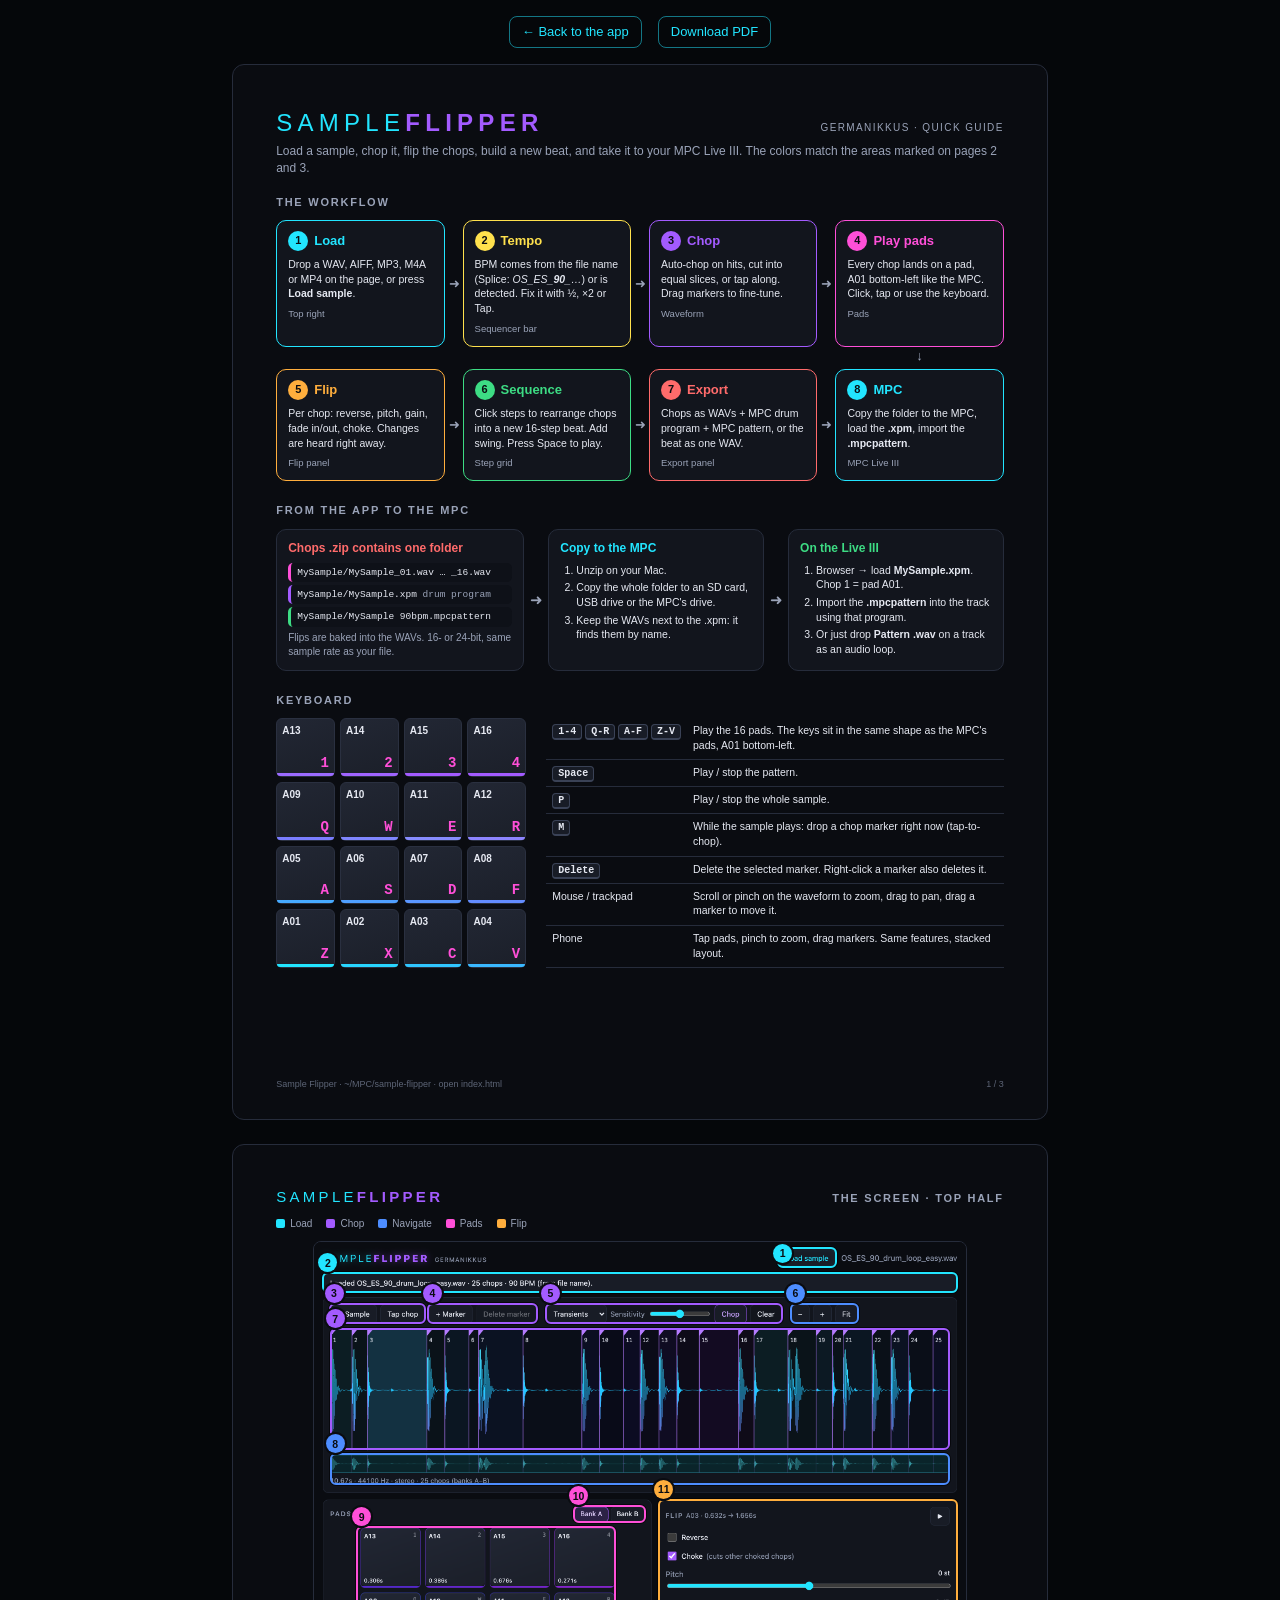
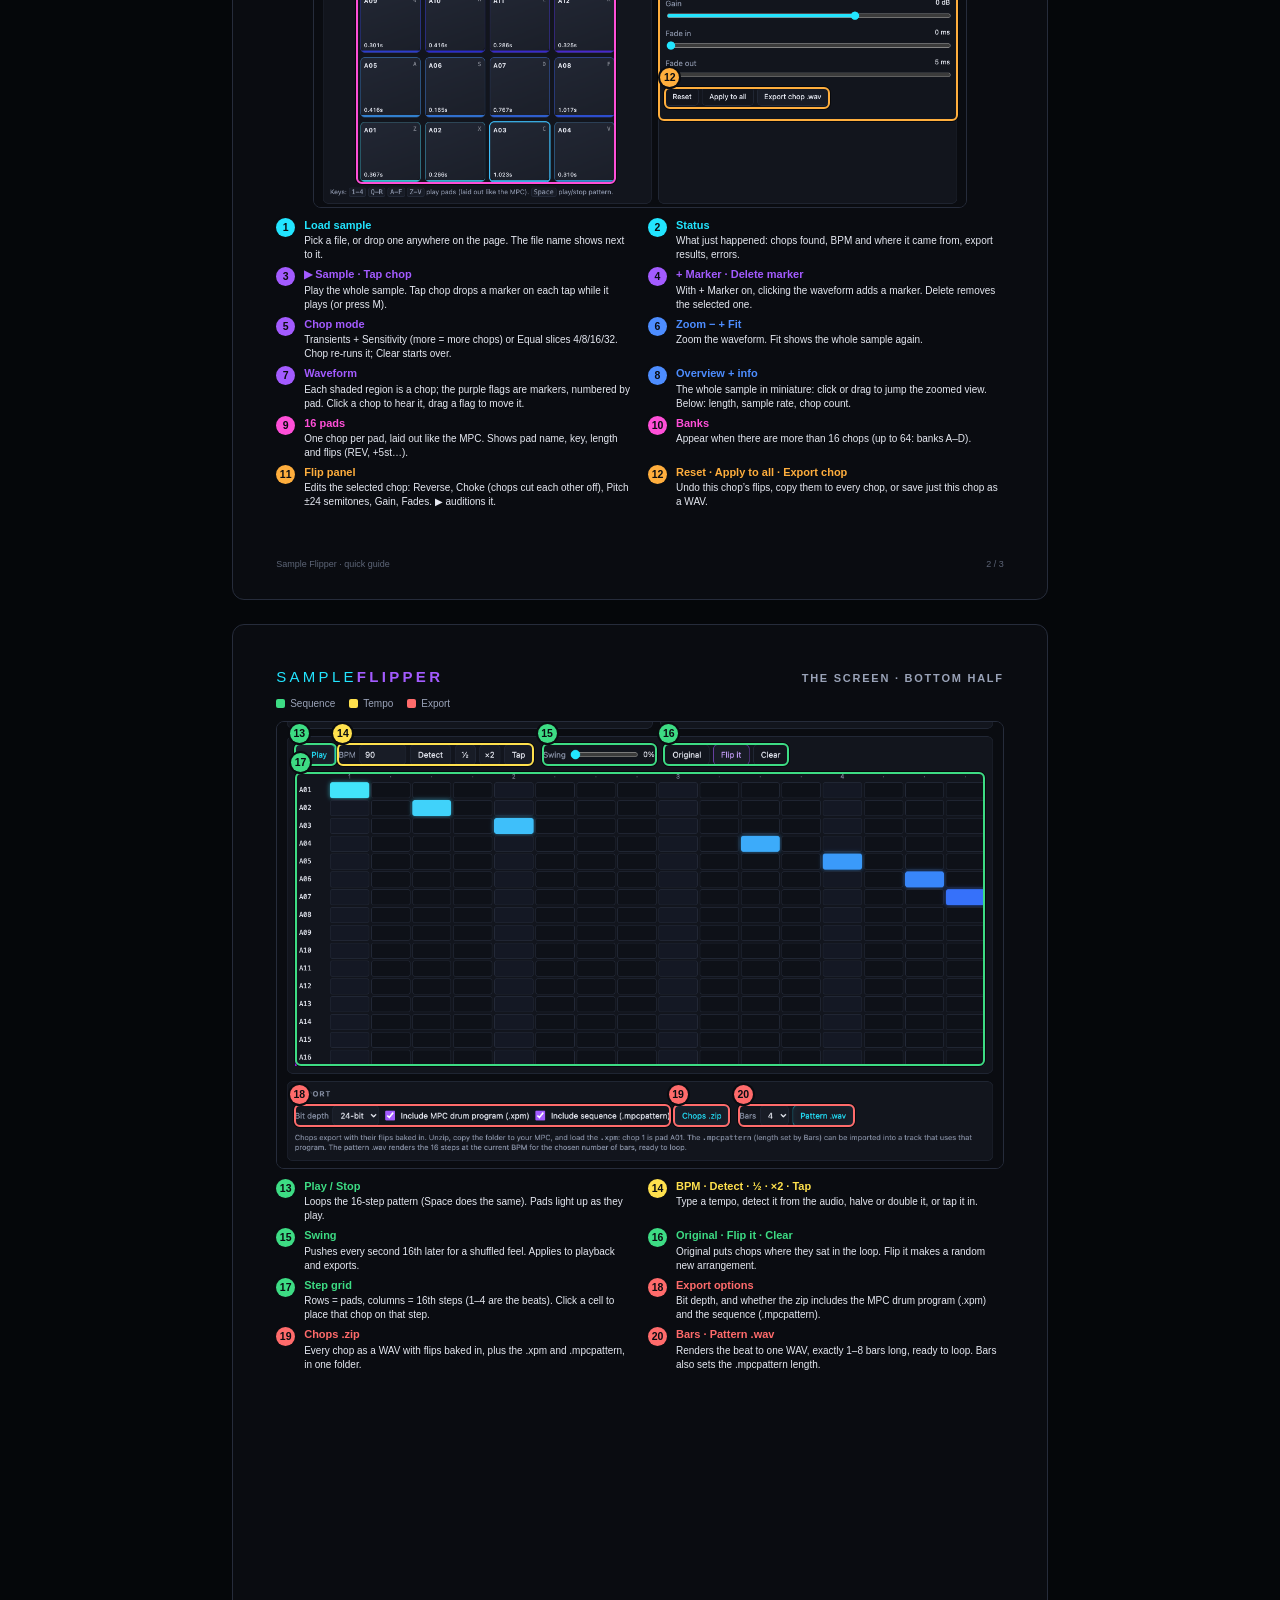
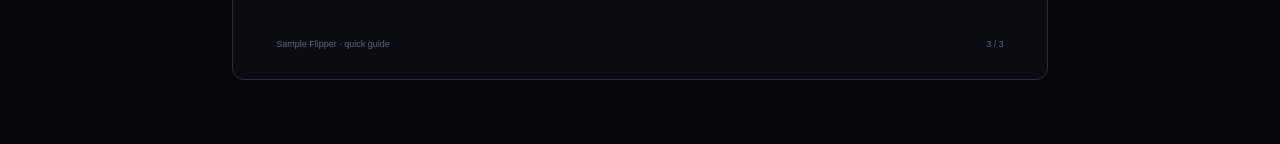
==== docs/guide.html @ d663f56d "Add color-coded guide (HTML + PDF) and a Guide link in the app Co-Authored-By: Claude Opus 5.5 <nore" ====
<!doctype html>
<html lang="en">
<head>
<meta charset="utf-8">
<meta name="viewport" content="width=device-width, initial-scale=1">
<title>Sample Flipper Guide</title>
<style>
  @page { size: 8.5in 11in; margin: 0; }
  :root {
    --bg: #0a0c11; --panel: #12151d; --line: #262c3b; --text: #e6e9f2; --dim: #9aa3b8;
    --load: #22e5ff; --tempo: #ffe14d; --chop: #a35bff; --nav: #4d8dff;
    --pads: #ff4fd8; --flip: #ffae3d; --seq: #3ddc84; --export: #ff6b6b;
  }
  * { box-sizing: border-box; -webkit-print-color-adjust: exact; print-color-adjust: exact; }
  html, body { margin: 0; background: var(--bg); color: var(--text);
    font: 11px/1.4 -apple-system, BlinkMacSystemFont, "SF Pro Text", "Helvetica Neue", sans-serif; }
  .page { width: 8.5in; height: 11in; padding: 0.42in 0.45in; position: relative; overflow: hidden; page-break-after: always; }
  .page:last-child { page-break-after: auto; }
  .screenbar { display: none; }
  @media screen {
    body { padding: 12px 0 40px; background: #05070a; }
    .page { margin: 0 auto 24px; background: var(--bg); border: 1px solid var(--line); border-radius: 12px; }
    .screenbar { display: flex; gap: 16px; justify-content: center; margin: 4px 0 16px; font-size: 13px; }
    .screenbar a { color: var(--load); text-decoration: none; border: 1px solid rgba(34,229,255,0.5); border-radius: 8px; padding: 6px 12px; }
  }

  .title { display: flex; align-items: baseline; justify-content: space-between; margin-bottom: 4px; }
  .logo { font-weight: 300; letter-spacing: 0.22em; font-size: 24px; color: var(--load); }
  .logo b { font-weight: 800; color: var(--chop); }
  .maker { color: var(--dim); font-size: 10px; letter-spacing: 0.14em; text-transform: uppercase; }
  .sub { color: var(--dim); font-size: 12px; margin: 0 0 18px; }
  h2 { font-size: 11px; letter-spacing: 0.16em; text-transform: uppercase; color: var(--dim); margin: 0 0 10px; font-weight: 700; }
  .pagehead { display: flex; justify-content: space-between; align-items: baseline; margin-bottom: 10px; }
  .pagehead .logo { font-size: 15px; }

  /* Flow */
  .flow { display: grid; grid-template-columns: repeat(4, 1fr); gap: 22px 18px; margin-bottom: 22px; }
  .step { position: relative; background: var(--panel); border: 1.5px solid var(--c); border-radius: 10px; padding: 10px 11px 11px;
  }
  .step .n { display: inline-flex; width: 20px; height: 20px; border-radius: 50%; background: var(--c); color: #0a0c11;
    font-weight: 800; font-size: 11px; align-items: center; justify-content: center; margin-right: 6px; }
  .step h3 { margin: 0 0 6px; font-size: 13px; color: var(--c); display: flex; align-items: center; }
  .step p { margin: 0; color: var(--text); font-size: 10.5px; }
  .step .where { margin-top: 6px; color: var(--dim); font-size: 9.5px; }
  .step:not(.last)::after { content: "➜"; position: absolute; right: -16px; top: 50%; transform: translateY(-50%); color: var(--dim); font-size: 13px; }
  .step.rowend::after { content: "↓"; right: 50%; top: auto; bottom: -19px; transform: translateX(50%); }

  /* MPC path */
  .path { display: grid; grid-template-columns: 1.15fr 24px 1fr 24px 1fr; align-items: stretch; margin-bottom: 22px; }
  .box { background: var(--panel); border: 1px solid var(--line); border-radius: 10px; padding: 10px 11px; }
  .box h4 { margin: 0 0 6px; font-size: 12px; }
  .arrow { display: flex; align-items: center; justify-content: center; color: var(--dim); font-size: 15px; }
  .file { font-family: ui-monospace, Menlo, monospace; font-size: 9.5px; padding: 3px 6px; border-radius: 5px; margin: 3px 0;
    border-left: 3px solid var(--c); background: #0e1118; }
  .box p { margin: 4px 0 0; font-size: 10px; color: var(--dim); }
  .box ol { margin: 0; padding-left: 16px; font-size: 10.5px; }
  .box ol li { margin-bottom: 3px; }

  /* Keyboard */
  .keys { display: grid; grid-template-columns: 250px 1fr; gap: 20px; }
  .padgrid { display: grid; grid-template-columns: repeat(4, 1fr); gap: 5px; }
  .pad { aspect-ratio: 1; border-radius: 6px; border: 1px solid #2a3040; background: linear-gradient(160deg, #222734, #1b1f29);
    padding: 5px; display: flex; flex-direction: column; justify-content: space-between; position: relative; }
  .pad b { font-size: 10px; }
  .pad kbd { align-self: flex-end; font: 700 14px ui-monospace, Menlo, monospace; color: var(--pads); }
  .pad::after { content: ""; position: absolute; left: 0; right: 0; bottom: 0; height: 3px; border-radius: 0 0 6px 6px; background: var(--pc); }
  table.k { border-collapse: collapse; width: 100%; font-size: 10.5px; }
  table.k td { padding: 5px 6px; border-bottom: 1px solid var(--line); vertical-align: top; }
  table.k td:first-child { white-space: nowrap; width: 1%; }
  kbd.k { font: 600 10px ui-monospace, Menlo, monospace; border: 1px solid #3a4256; border-bottom-width: 2px; border-radius: 4px; padding: 1px 5px; background: #181c26; }

  /* Annotated screenshots */
  .shot { position: relative; width: 100%; border-radius: 8px; overflow: hidden; border: 1px solid var(--line); }
  .shot img { display: block; width: 100%; }
  .shot .crop { position: relative; overflow: hidden; }
  .shot .crop img { position: absolute; left: 0; }
  .hl { position: absolute; border: 2px solid var(--c); border-radius: 6px; box-shadow: 0 0 0 1px rgba(0,0,0,0.6); }
  .badge { position: absolute; width: 19px; height: 19px; border-radius: 50%; background: var(--c); color: #0a0c11; font-weight: 800; font-size: 10.5px;
    display: flex; align-items: center; justify-content: center; box-shadow: 0 0 0 2px #0a0c11; z-index: 2; }

  .legend { display: grid; grid-template-columns: 1fr 1fr; gap: 5px 16px; margin-top: 10px; }
  .item { display: grid; grid-template-columns: 22px 1fr; gap: 6px; align-items: start; }
  .item .badge { position: static; }
  .item h5 { margin: 0; font-size: 11px; color: var(--c); }
  .item p { margin: 1px 0 0; font-size: 10px; color: var(--text); }
  .zones { display: flex; flex-wrap: wrap; gap: 6px 14px; margin: 0 0 10px; font-size: 10px; color: var(--dim); }
  .zones span::before { content: ""; display: inline-block; width: 9px; height: 9px; border-radius: 2px; background: var(--c); margin-right: 5px; vertical-align: -1px; }
  .foot { position: absolute; bottom: 0.3in; left: 0.45in; right: 0.45in; display: flex; justify-content: space-between; color: #5d6577; font-size: 9px; }
</style>
</head>
<body>
<nav class="screenbar">
  <a href="../index.html">← Back to the app</a>
  <a href="Sample%20Flipper%20Guide.pdf" download>Download PDF</a>
</nav>

<!-- PAGE 1: workflow -->
<section class="page">
  <div class="title">
    <span class="logo">SAMPLE<b>FLIPPER</b></span>
    <span class="maker">Germanikkus · Quick guide</span>
  </div>
  <p class="sub">Load a sample, chop it, flip the chops, build a new beat, and take it to your MPC Live III. The colors match the areas marked on pages 2 and 3.</p>

  <h2>The workflow</h2>
  <div class="flow">
    <div class="step" style="--c: var(--load)"><h3><span class="n">1</span>Load</h3>
      <p>Drop a WAV, AIFF, MP3, M4A or MP4 on the page, or press <b>Load sample</b>.</p>
      <div class="where">Top right</div></div>
    <div class="step" style="--c: var(--tempo)"><h3><span class="n">2</span>Tempo</h3>
      <p>BPM comes from the file name (Splice: <i>OS_ES_<b>90</b>_…</i>) or is detected. Fix it with ½, ×2 or Tap.</p>
      <div class="where">Sequencer bar</div></div>
    <div class="step" style="--c: var(--chop)"><h3><span class="n">3</span>Chop</h3>
      <p>Auto-chop on hits, cut into equal slices, or tap along. Drag markers to fine-tune.</p>
      <div class="where">Waveform</div></div>
    <div class="step rowend" style="--c: var(--pads)"><h3><span class="n">4</span>Play pads</h3>
      <p>Every chop lands on a pad, A01 bottom-left like the MPC. Click, tap or use the keyboard.</p>
      <div class="where">Pads</div></div>
    <div class="step" style="--c: var(--flip)"><h3><span class="n">5</span>Flip</h3>
      <p>Per chop: reverse, pitch, gain, fade in/out, choke. Changes are heard right away.</p>
      <div class="where">Flip panel</div></div>
    <div class="step" style="--c: var(--seq)"><h3><span class="n">6</span>Sequence</h3>
      <p>Click steps to rearrange chops into a new 16-step beat. Add swing. Press Space to play.</p>
      <div class="where">Step grid</div></div>
    <div class="step" style="--c: var(--export)"><h3><span class="n">7</span>Export</h3>
      <p>Chops as WAVs + MPC drum program + MPC pattern, or the beat as one WAV.</p>
      <div class="where">Export panel</div></div>
    <div class="step last" style="--c: var(--load)"><h3><span class="n">8</span>MPC</h3>
      <p>Copy the folder to the MPC, load the <b>.xpm</b>, import the <b>.mpcpattern</b>.</p>
      <div class="where">MPC Live III</div></div>
  </div>

  <h2>From the app to the MPC</h2>
  <div class="path">
    <div class="box">
      <h4 style="color: var(--export)">Chops .zip contains one folder</h4>
      <div class="file" style="--c: var(--pads)">MySample/MySample_01.wav … _16.wav</div>
      <div class="file" style="--c: var(--chop)">MySample/MySample.xpm <span style="color:var(--dim)">drum program</span></div>
      <div class="file" style="--c: var(--seq)">MySample/MySample 90bpm.mpcpattern</div>
      <p>Flips are baked into the WAVs. 16- or 24-bit, same sample rate as your file.</p>
    </div>
    <div class="arrow">➜</div>
    <div class="box">
      <h4 style="color: var(--load)">Copy to the MPC</h4>
      <ol>
        <li>Unzip on your Mac.</li>
        <li>Copy the whole folder to an SD card, USB drive or the MPC's drive.</li>
        <li>Keep the WAVs next to the .xpm: it finds them by name.</li>
      </ol>
    </div>
    <div class="arrow">➜</div>
    <div class="box">
      <h4 style="color: var(--seq)">On the Live III</h4>
      <ol>
        <li>Browser → load <b>MySample.xpm</b>. Chop 1 = pad A01.</li>
        <li>Import the <b>.mpcpattern</b> into the track using that program.</li>
        <li>Or just drop <b>Pattern .wav</b> on a track as an audio loop.</li>
      </ol>
    </div>
  </div>

  <h2>Keyboard</h2>
  <div class="keys">
    <div class="padgrid">
      <div class="pad" style="--pc:#9b6bff"><b>A13</b><kbd>1</kbd></div><div class="pad" style="--pc:#a064ff"><b>A14</b><kbd>2</kbd></div><div class="pad" style="--pc:#a35bff"><b>A15</b><kbd>3</kbd></div><div class="pad" style="--pc:#a35bff"><b>A16</b><kbd>4</kbd></div>
      <div class="pad" style="--pc:#7a7dff"><b>A09</b><kbd>Q</kbd></div><div class="pad" style="--pc:#7f86ff"><b>A10</b><kbd>W</kbd></div><div class="pad" style="--pc:#878cff"><b>A11</b><kbd>E</kbd></div><div class="pad" style="--pc:#8d84ff"><b>A12</b><kbd>R</kbd></div>
      <div class="pad" style="--pc:#46aaff"><b>A05</b><kbd>A</kbd></div><div class="pad" style="--pc:#4f9fff"><b>A06</b><kbd>S</kbd></div><div class="pad" style="--pc:#5a96ff"><b>A07</b><kbd>D</kbd></div><div class="pad" style="--pc:#638cff"><b>A08</b><kbd>F</kbd></div>
      <div class="pad" style="--pc:#22e5ff"><b>A01</b><kbd>Z</kbd></div><div class="pad" style="--pc:#28d5ff"><b>A02</b><kbd>X</kbd></div><div class="pad" style="--pc:#30c6ff"><b>A03</b><kbd>C</kbd></div><div class="pad" style="--pc:#3ab8ff"><b>A04</b><kbd>V</kbd></div>
    </div>
    <table class="k">
      <tr><td><kbd class="k">1-4</kbd> <kbd class="k">Q-R</kbd> <kbd class="k">A-F</kbd> <kbd class="k">Z-V</kbd></td><td>Play the 16 pads. The keys sit in the same shape as the MPC's pads, A01 bottom-left.</td></tr>
      <tr><td><kbd class="k">Space</kbd></td><td>Play / stop the pattern.</td></tr>
      <tr><td><kbd class="k">P</kbd></td><td>Play / stop the whole sample.</td></tr>
      <tr><td><kbd class="k">M</kbd></td><td>While the sample plays: drop a chop marker right now (tap-to-chop).</td></tr>
      <tr><td><kbd class="k">Delete</kbd></td><td>Delete the selected marker. Right-click a marker also deletes it.</td></tr>
      <tr><td>Mouse / trackpad</td><td>Scroll or pinch on the waveform to zoom, drag to pan, drag a marker to move it.</td></tr>
      <tr><td>Phone</td><td>Tap pads, pinch to zoom, drag markers. Same features, stacked layout.</td></tr>
    </table>
  </div>
  <div class="foot"><span>Sample Flipper · ~/MPC/sample-flipper · open index.html</span><span>1 / 3</span></div>
</section>

<!-- PAGE 2: top of the screen -->
<section class="page">
  <div class="pagehead"><span class="logo">SAMPLE<b>FLIPPER</b></span><h2 style="margin:0">The screen · top half</h2></div>
  <div class="zones">
    <span style="--c:var(--load)">Load</span><span style="--c:var(--chop)">Chop</span><span style="--c:var(--nav)">Navigate</span>
    <span style="--c:var(--pads)">Pads</span><span style="--c:var(--flip)">Flip</span>
  </div>
  <div class="shot" style="width: 90%; margin: 0 auto"><div class="crop" id="crop1"></div></div>
  <div class="legend" id="legend1"></div>
  <div class="foot"><span>Sample Flipper · quick guide</span><span>2 / 3</span></div>
</section>

<!-- PAGE 3: bottom of the screen -->
<section class="page">
  <div class="pagehead"><span class="logo">SAMPLE<b>FLIPPER</b></span><h2 style="margin:0">The screen · bottom half</h2></div>
  <div class="zones">
    <span style="--c:var(--seq)">Sequence</span><span style="--c:var(--tempo)">Tempo</span><span style="--c:var(--export)">Export</span>
  </div>
  <div class="shot"><div class="crop" id="crop2"></div></div>
  <div class="legend" id="legend2"></div>
  <div class="foot"><span>Sample Flipper · quick guide</span><span>3 / 3</span></div>
</section>

<script>
  // Positions in the app's CSS pixels (screenshot is 1180 px wide).
  const SHOT_W = 1180;
  const C = (v) => 'var(--' + v + ')';
  const topHalf = { y0: 0, y1: 1022, el: 'crop1', legend: 'legend1', items: [
    { n: 1, c: 'load', x: 838, y: 10, w: 108, h: 38, t: 'Load sample', d: 'Pick a file, or drop one anywhere on the page. The file name shows next to it.' },
    { n: 2, c: 'load', x: 16, y: 56, w: 1148, h: 37, t: 'Status', d: 'What just happened: chops found, BPM and where it came from, export results, errors.' },
    { n: 3, c: 'chop', x: 27, y: 111, w: 177, h: 38, t: '▶ Sample · Tap chop', d: 'Play the whole sample. Tap chop drops a marker on each tap while it plays (or press M).' },
    { n: 4, c: 'chop', x: 205, y: 111, w: 200, h: 38, t: '+ Marker · Delete marker', d: 'With + Marker on, clicking the waveform adds a marker. Delete removes the selected one.' },
    { n: 5, c: 'chop', x: 418, y: 111, w: 431, h: 38, t: 'Chop mode', d: 'Transients + Sensitivity (more = more chops) or Equal slices 4/8/16/32. Chop re-runs it; Clear starts over.' },
    { n: 6, c: 'nav', x: 861, y: 111, w: 124, h: 38, t: 'Zoom − + Fit', d: 'Zoom the waveform. Fit shows the whole sample again.' },
    { n: 7, c: 'chop', x: 29, y: 157, w: 1122, h: 220, t: 'Waveform', d: 'Each shaded region is a chop; the purple flags are markers, numbered by pad. Click a chop to hear it, drag a flag to move it.' },
    { n: 8, c: 'nav', x: 29, y: 383, w: 1122, h: 58, t: 'Overview + info', d: 'The whole sample in miniature: click or drag to jump the zoomed view. Below: length, sample rate, chop count.' },
    { n: 9, c: 'pads', x: 77, y: 515, w: 470, h: 465, t: '16 pads', d: 'One chop per pad, laid out like the MPC. Shows pad name, key, length and flips (REV, +5st…).' },
    { n: 10, c: 'pads', x: 469, y: 477, w: 131, h: 31, t: 'Banks', d: 'Appear when there are more than 16 chops (up to 64: banks A–D).' },
    { n: 11, c: 'flip', x: 623, y: 466, w: 541, h: 400, t: 'Flip panel', d: 'Edits the selected chop: Reverse, Choke (chops cut each other off), Pitch ±24 semitones, Gain, Fades. ▶ auditions it.' },
    { n: 12, c: 'flip', x: 634, y: 805, w: 300, h: 40, t: 'Reset · Apply to all · Export chop', d: 'Undo this chop’s flips, copy them to every chop, or save just this chop as a WAV.' },
  ]};
  const bottomHalf = { y0: 1004, y1: 1730, el: 'crop2', legend: 'legend2', items: [
    { n: 13, c: 'seq', x: 27, y: 1039, w: 70, h: 38, t: 'Play / Stop', d: 'Loops the 16-step pattern (Space does the same). Pads light up as they play.' },
    { n: 14, c: 'tempo', x: 98, y: 1039, w: 320, h: 38, t: 'BPM · Detect · ½ · ×2 · Tap', d: 'Type a tempo, detect it from the audio, halve or double it, or tap it in.' },
    { n: 15, c: 'seq', x: 430, y: 1039, w: 188, h: 38, t: 'Swing', d: 'Pushes every second 16th later for a shuffled feel. Applies to playback and exports.' },
    { n: 16, c: 'seq', x: 628, y: 1039, w: 205, h: 38, t: 'Original · Flip it · Clear', d: 'Original puts chops where they sat in the loop. Flip it makes a random new arrangement.' },
    { n: 17, c: 'seq', x: 29, y: 1086, w: 1122, h: 478, t: 'Step grid', d: 'Rows = pads, columns = 16th steps (1–4 are the beats). Click a cell to place that chop on that step.' },
    { n: 18, c: 'export', x: 27, y: 1626, w: 614, h: 38, t: 'Export options', d: 'Bit depth, and whether the zip includes the MPC drum program (.xpm) and the sequence (.mpcpattern).' },
    { n: 19, c: 'export', x: 643, y: 1626, w: 94, h: 38, t: 'Chops .zip', d: 'Every chop as a WAV with flips baked in, plus the .xpm and .mpcpattern, in one folder.' },
    { n: 20, c: 'export', x: 749, y: 1626, w: 191, h: 38, t: 'Bars · Pattern .wav', d: 'Renders the beat to one WAV, exactly 1–8 bars long, ready to loop. Bars also sets the .mpcpattern length.' },
  ]};

  function build(spec) {
    const crop = document.getElementById(spec.el);
    const W = crop.getBoundingClientRect().width;
    const k = W / SHOT_W;
    crop.style.height = ((spec.y1 - spec.y0) * k) + 'px';
    const img = document.createElement('img');
    img.src = 'guide-screenshot.png';
    img.style.width = W + 'px';
    img.style.top = (-spec.y0 * k) + 'px';
    crop.appendChild(img);
    const legend = document.getElementById(spec.legend);
    for (const it of spec.items) {
      const hl = document.createElement('div');
      hl.className = 'hl';
      hl.style.cssText = `--c:${C(it.c)};left:${it.x * k}px;top:${(it.y - spec.y0) * k}px;width:${it.w * k}px;height:${it.h * k}px`;
      crop.appendChild(hl);
      const b = document.createElement('div');
      b.className = 'badge';
      b.textContent = it.n;
      const bx = Math.max(2, it.x * k - 4), by = Math.max(2, (it.y - spec.y0) * k - 19);
      b.style.cssText = `--c:${C(it.c)};left:${bx}px;top:${by}px`;
      crop.appendChild(b);
      const li = document.createElement('div');
      li.className = 'item';
      li.style.setProperty('--c', C(it.c));
      li.innerHTML = `<div class="badge" style="--c:${C(it.c)}">${it.n}</div><div><h5>${it.t}</h5><p>${it.d}</p></div>`;
      legend.appendChild(li);
    }
  }
  build(topHalf);
  build(bottomHalf);

  // Shrink the letter-size pages to fit a phone screen (screen only).
  function fit() {
    // clientWidth is the layout width; innerWidth grows to fit wide content on phones.
    const k = Math.min(1, (document.documentElement.clientWidth - 16) / 816);
    document.querySelectorAll('.page').forEach(function (p) { p.style.zoom = k < 1 ? k : ''; });
  }
  if (window.matchMedia('screen').matches) {
    fit();
    window.addEventListener('resize', fit);
  }
  window.addEventListener('beforeprint', function () {
    document.querySelectorAll('.page').forEach(function (p) { p.style.zoom = ''; });
  });
</script>
</body>
</html>
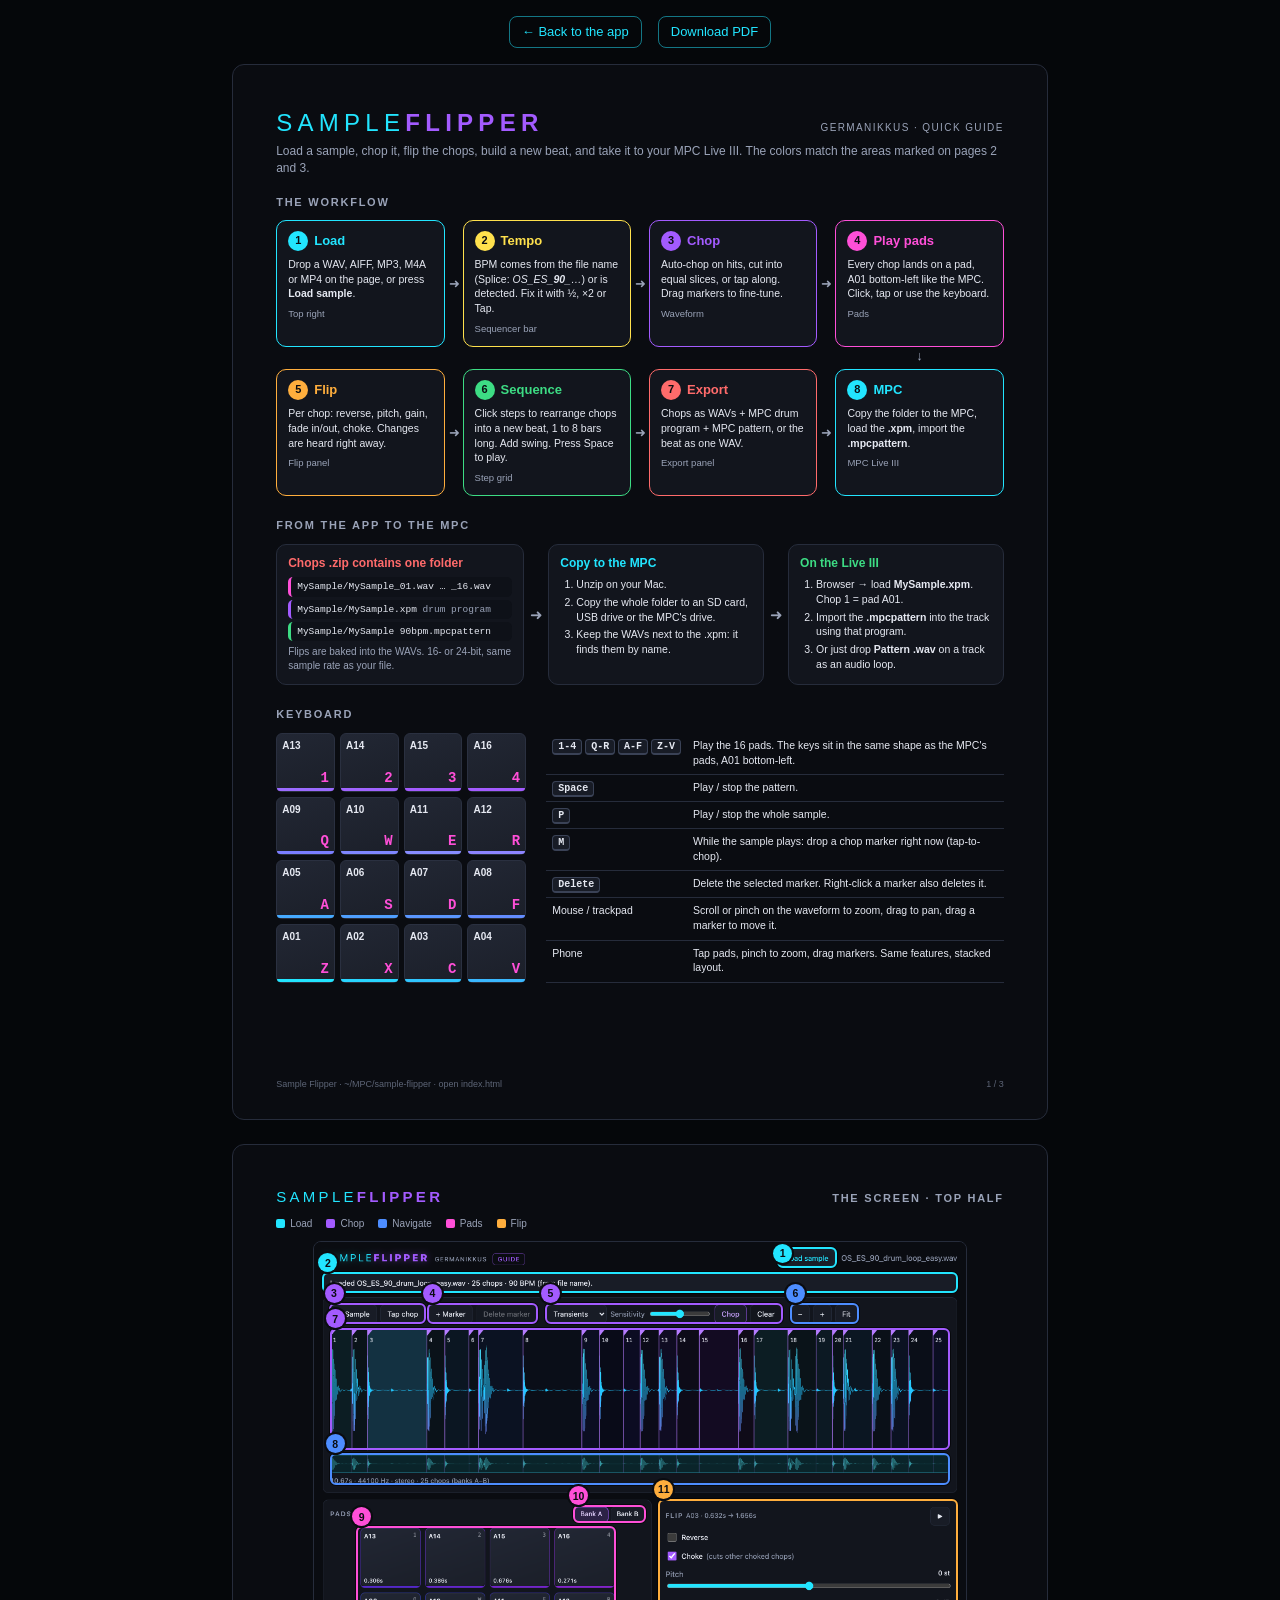
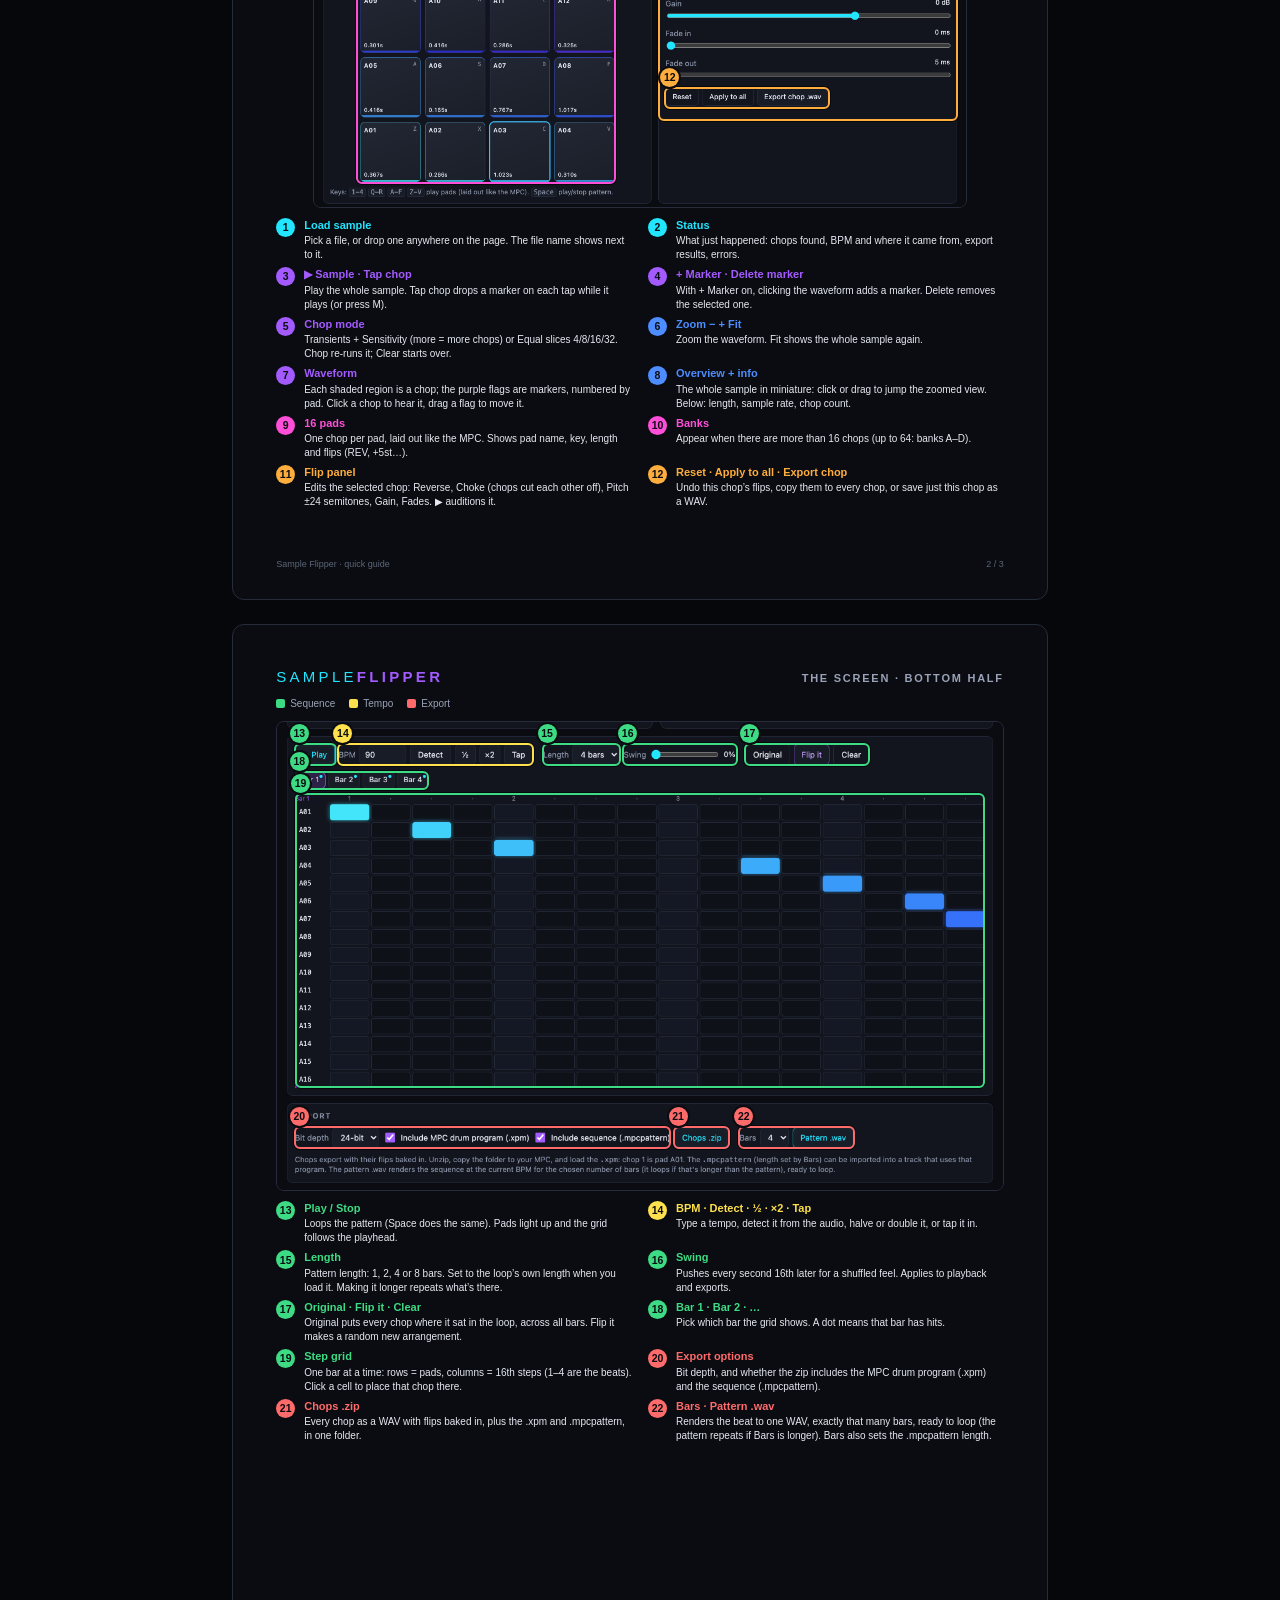
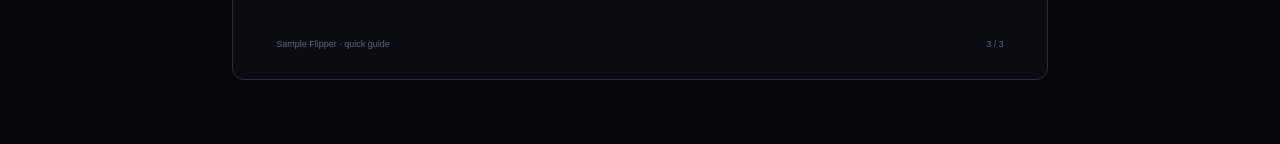
==== commit 44a50cbd: "Let patterns run 1-8 bars so the whole loop can be sequenced The sequencer was one bar long, so chop" ====
--- a/docs/guide.html
+++ b/docs/guide.html
@@ -120,7 +120,7 @@
       <p>Per chop: reverse, pitch, gain, fade in/out, choke. Changes are heard right away.</p>
       <div class="where">Flip panel</div></div>
     <div class="step" style="--c: var(--seq)"><h3><span class="n">6</span>Sequence</h3>
-      <p>Click steps to rearrange chops into a new 16-step beat. Add swing. Press Space to play.</p>
+      <p>Click steps to rearrange chops into a new beat, 1 to 8 bars long. Add swing. Press Space to play.</p>
       <div class="where">Step grid</div></div>
     <div class="step" style="--c: var(--export)"><h3><span class="n">7</span>Export</h3>
       <p>Chops as WAVs + MPC drum program + MPC pattern, or the beat as one WAV.</p>
@@ -221,15 +221,17 @@
     { n: 11, c: 'flip', x: 623, y: 466, w: 541, h: 400, t: 'Flip panel', d: 'Edits the selected chop: Reverse, Choke (chops cut each other off), Pitch ±24 semitones, Gain, Fades. ▶ auditions it.' },
     { n: 12, c: 'flip', x: 634, y: 805, w: 300, h: 40, t: 'Reset · Apply to all · Export chop', d: 'Undo this chop’s flips, copy them to every chop, or save just this chop as a WAV.' },
   ]};
-  const bottomHalf = { y0: 1004, y1: 1730, el: 'crop2', legend: 'legend2', items: [
-    { n: 13, c: 'seq', x: 27, y: 1039, w: 70, h: 38, t: 'Play / Stop', d: 'Loops the 16-step pattern (Space does the same). Pads light up as they play.' },
+  const bottomHalf = { y0: 1004, y1: 1766, el: 'crop2', legend: 'legend2', items: [
+    { n: 13, c: 'seq', x: 27, y: 1039, w: 70, h: 38, t: 'Play / Stop', d: 'Loops the pattern (Space does the same). Pads light up and the grid follows the playhead.' },
     { n: 14, c: 'tempo', x: 98, y: 1039, w: 320, h: 38, t: 'BPM · Detect · ½ · ×2 · Tap', d: 'Type a tempo, detect it from the audio, halve or double it, or tap it in.' },
-    { n: 15, c: 'seq', x: 430, y: 1039, w: 188, h: 38, t: 'Swing', d: 'Pushes every second 16th later for a shuffled feel. Applies to playback and exports.' },
-    { n: 16, c: 'seq', x: 628, y: 1039, w: 205, h: 38, t: 'Original · Flip it · Clear', d: 'Original puts chops where they sat in the loop. Flip it makes a random new arrangement.' },
-    { n: 17, c: 'seq', x: 29, y: 1086, w: 1122, h: 478, t: 'Step grid', d: 'Rows = pads, columns = 16th steps (1–4 are the beats). Click a cell to place that chop on that step.' },
-    { n: 18, c: 'export', x: 27, y: 1626, w: 614, h: 38, t: 'Export options', d: 'Bit depth, and whether the zip includes the MPC drum program (.xpm) and the sequence (.mpcpattern).' },
-    { n: 19, c: 'export', x: 643, y: 1626, w: 94, h: 38, t: 'Chops .zip', d: 'Every chop as a WAV with flips baked in, plus the .xpm and .mpcpattern, in one folder.' },
-    { n: 20, c: 'export', x: 749, y: 1626, w: 191, h: 38, t: 'Bars · Pattern .wav', d: 'Renders the beat to one WAV, exactly 1–8 bars long, ready to loop. Bars also sets the .mpcpattern length.' },
+    { n: 15, c: 'seq', x: 430, y: 1039, w: 129, h: 38, t: 'Length', d: 'Pattern length: 1, 2, 4 or 8 bars. Set to the loop’s own length when you load it. Making it longer repeats what’s there.' },
+    { n: 16, c: 'seq', x: 561, y: 1039, w: 188, h: 38, t: 'Swing', d: 'Pushes every second 16th later for a shuffled feel. Applies to playback and exports.' },
+    { n: 17, c: 'seq', x: 759, y: 1039, w: 205, h: 38, t: 'Original · Flip it · Clear', d: 'Original puts every chop where it sat in the loop, across all bars. Flip it makes a random new arrangement.' },
+    { n: 18, c: 'seq', x: 27, y: 1084, w: 220, h: 32, t: 'Bar 1 · Bar 2 · …', d: 'Pick which bar the grid shows. A dot means that bar has hits.' },
+    { n: 19, c: 'seq', x: 29, y: 1120, w: 1122, h: 480, t: 'Step grid', d: 'One bar at a time: rows = pads, columns = 16th steps (1–4 are the beats). Click a cell to place that chop there.' },
+    { n: 20, c: 'export', x: 27, y: 1662, w: 614, h: 38, t: 'Export options', d: 'Bit depth, and whether the zip includes the MPC drum program (.xpm) and the sequence (.mpcpattern).' },
+    { n: 21, c: 'export', x: 643, y: 1662, w: 94, h: 38, t: 'Chops .zip', d: 'Every chop as a WAV with flips baked in, plus the .xpm and .mpcpattern, in one folder.' },
+    { n: 22, c: 'export', x: 750, y: 1662, w: 190, h: 38, t: 'Bars · Pattern .wav', d: 'Renders the beat to one WAV, exactly that many bars, ready to loop (the pattern repeats if Bars is longer). Bars also sets the .mpcpattern length.' },
   ]};
 
   function build(spec) {
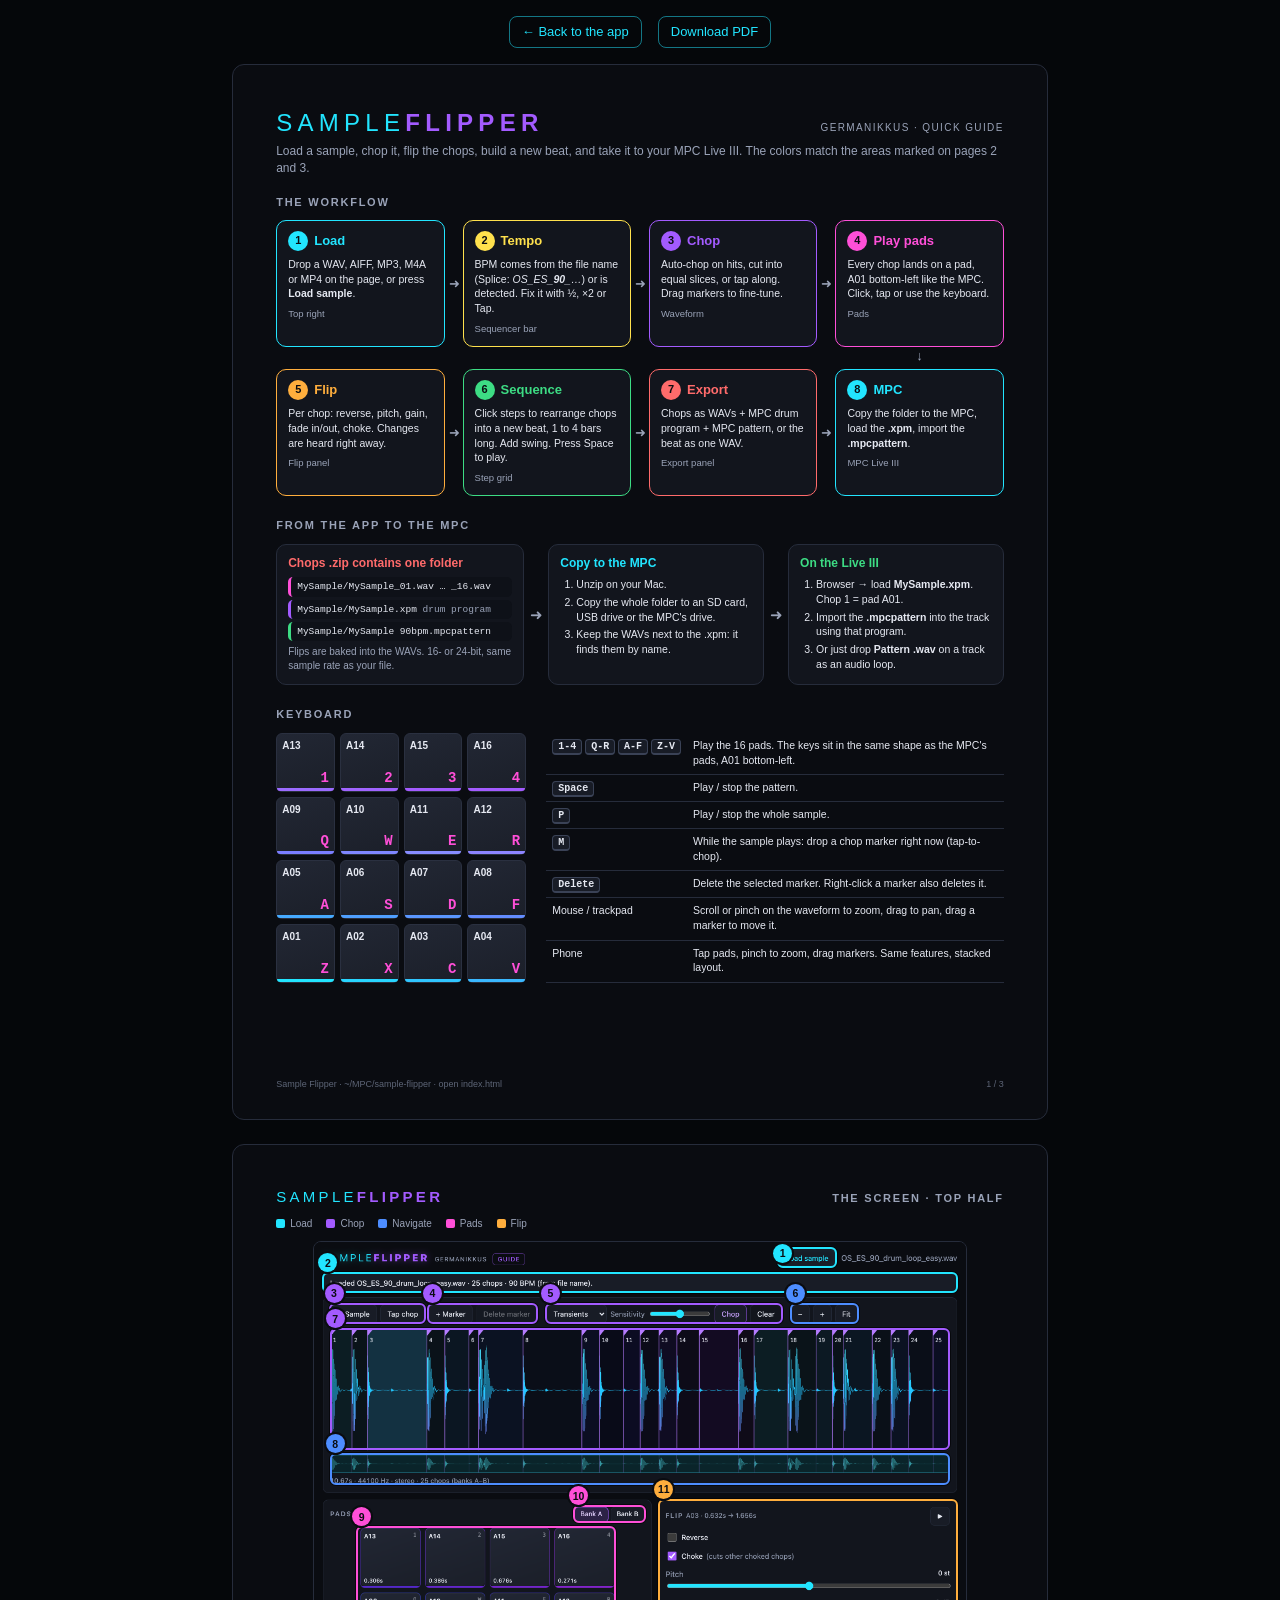
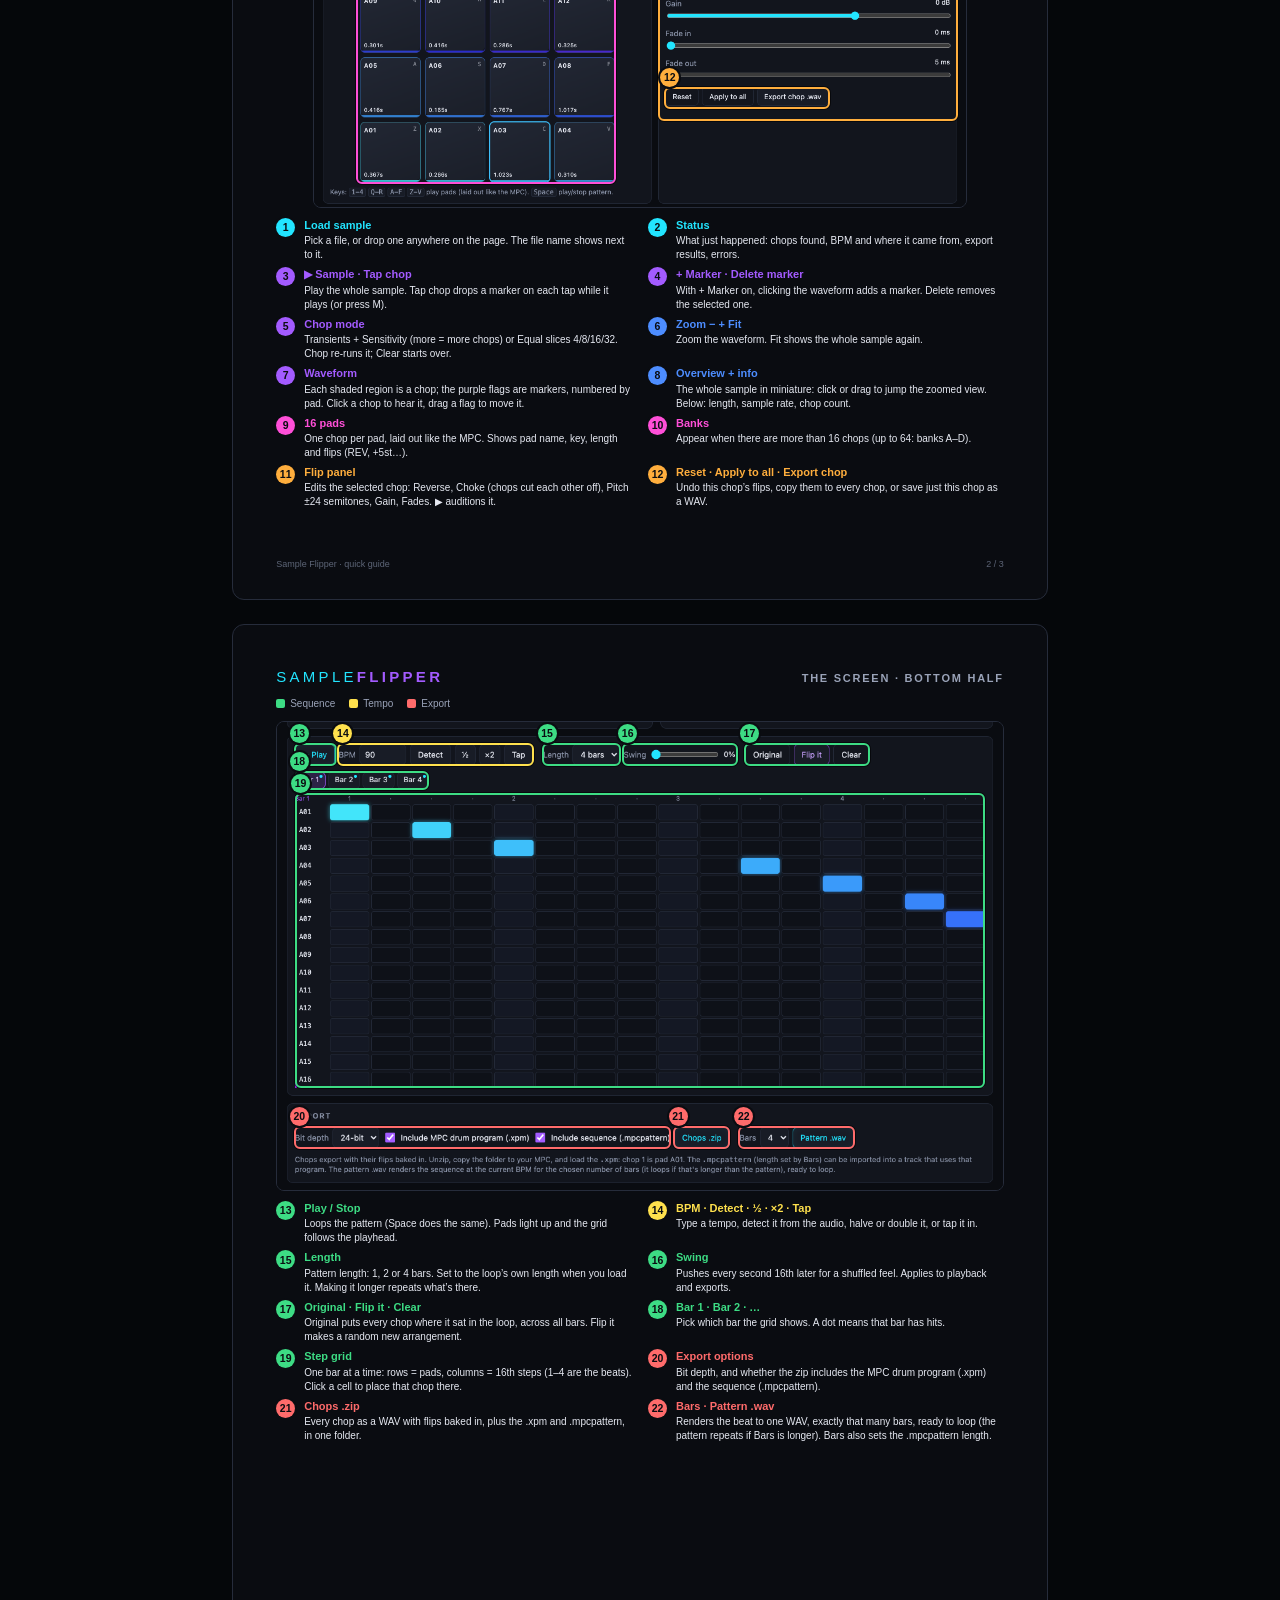
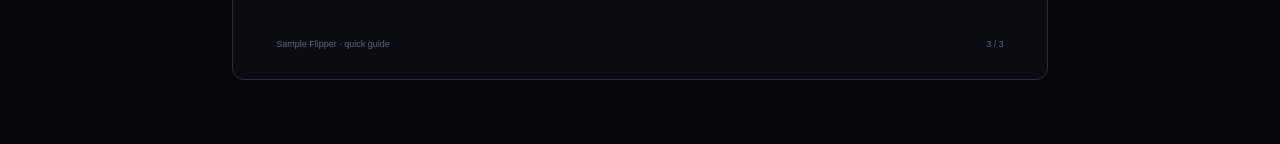
==== commit 6181238a: "Cap pattern length and export bars at 4 Co-Authored-By: Claude Opus 5.5 <noreply@anthropic.com>" ====
--- a/docs/guide.html
+++ b/docs/guide.html
@@ -120,7 +120,7 @@
       <p>Per chop: reverse, pitch, gain, fade in/out, choke. Changes are heard right away.</p>
       <div class="where">Flip panel</div></div>
     <div class="step" style="--c: var(--seq)"><h3><span class="n">6</span>Sequence</h3>
-      <p>Click steps to rearrange chops into a new beat, 1 to 8 bars long. Add swing. Press Space to play.</p>
+      <p>Click steps to rearrange chops into a new beat, 1 to 4 bars long. Add swing. Press Space to play.</p>
       <div class="where">Step grid</div></div>
     <div class="step" style="--c: var(--export)"><h3><span class="n">7</span>Export</h3>
       <p>Chops as WAVs + MPC drum program + MPC pattern, or the beat as one WAV.</p>
@@ -224,7 +224,7 @@
   const bottomHalf = { y0: 1004, y1: 1766, el: 'crop2', legend: 'legend2', items: [
     { n: 13, c: 'seq', x: 27, y: 1039, w: 70, h: 38, t: 'Play / Stop', d: 'Loops the pattern (Space does the same). Pads light up and the grid follows the playhead.' },
     { n: 14, c: 'tempo', x: 98, y: 1039, w: 320, h: 38, t: 'BPM · Detect · ½ · ×2 · Tap', d: 'Type a tempo, detect it from the audio, halve or double it, or tap it in.' },
-    { n: 15, c: 'seq', x: 430, y: 1039, w: 129, h: 38, t: 'Length', d: 'Pattern length: 1, 2, 4 or 8 bars. Set to the loop’s own length when you load it. Making it longer repeats what’s there.' },
+    { n: 15, c: 'seq', x: 430, y: 1039, w: 129, h: 38, t: 'Length', d: 'Pattern length: 1, 2 or 4 bars. Set to the loop’s own length when you load it. Making it longer repeats what’s there.' },
     { n: 16, c: 'seq', x: 561, y: 1039, w: 188, h: 38, t: 'Swing', d: 'Pushes every second 16th later for a shuffled feel. Applies to playback and exports.' },
     { n: 17, c: 'seq', x: 759, y: 1039, w: 205, h: 38, t: 'Original · Flip it · Clear', d: 'Original puts every chop where it sat in the loop, across all bars. Flip it makes a random new arrangement.' },
     { n: 18, c: 'seq', x: 27, y: 1084, w: 220, h: 32, t: 'Bar 1 · Bar 2 · …', d: 'Pick which bar the grid shows. A dot means that bar has hits.' },
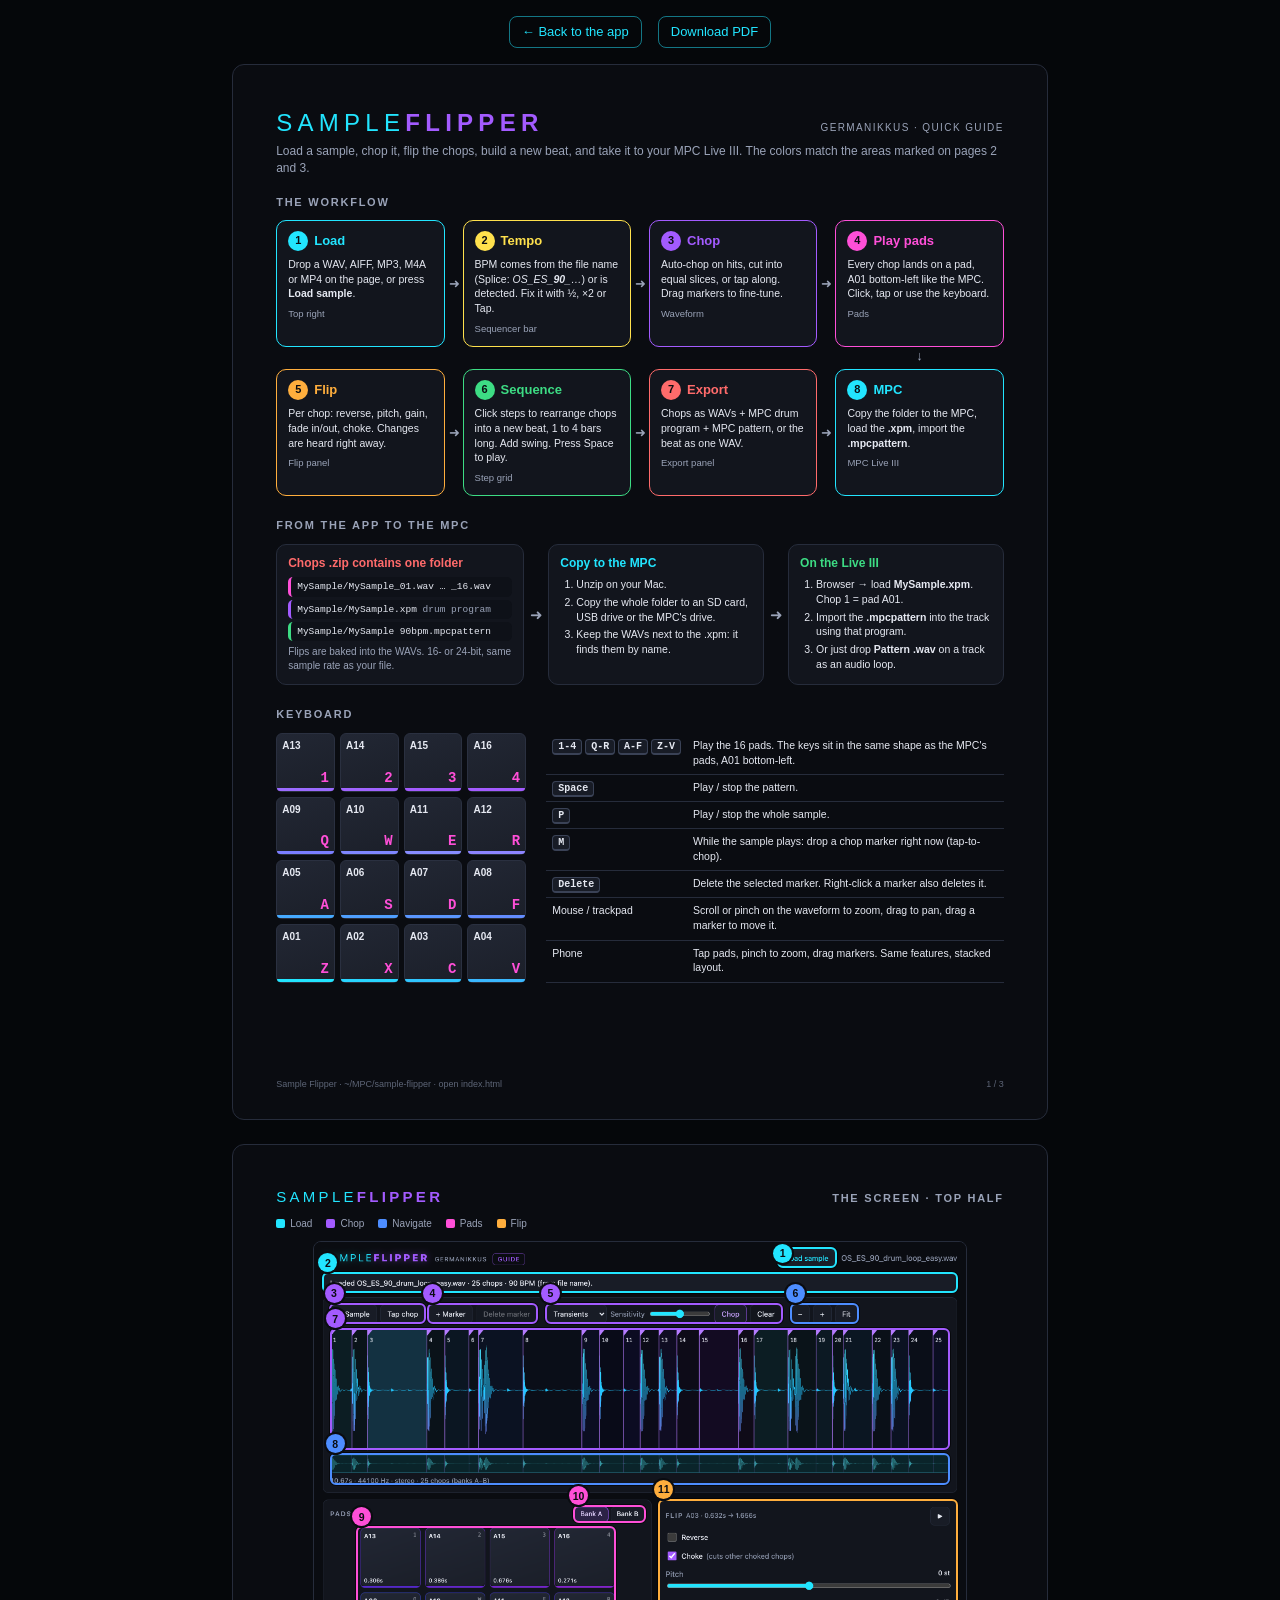
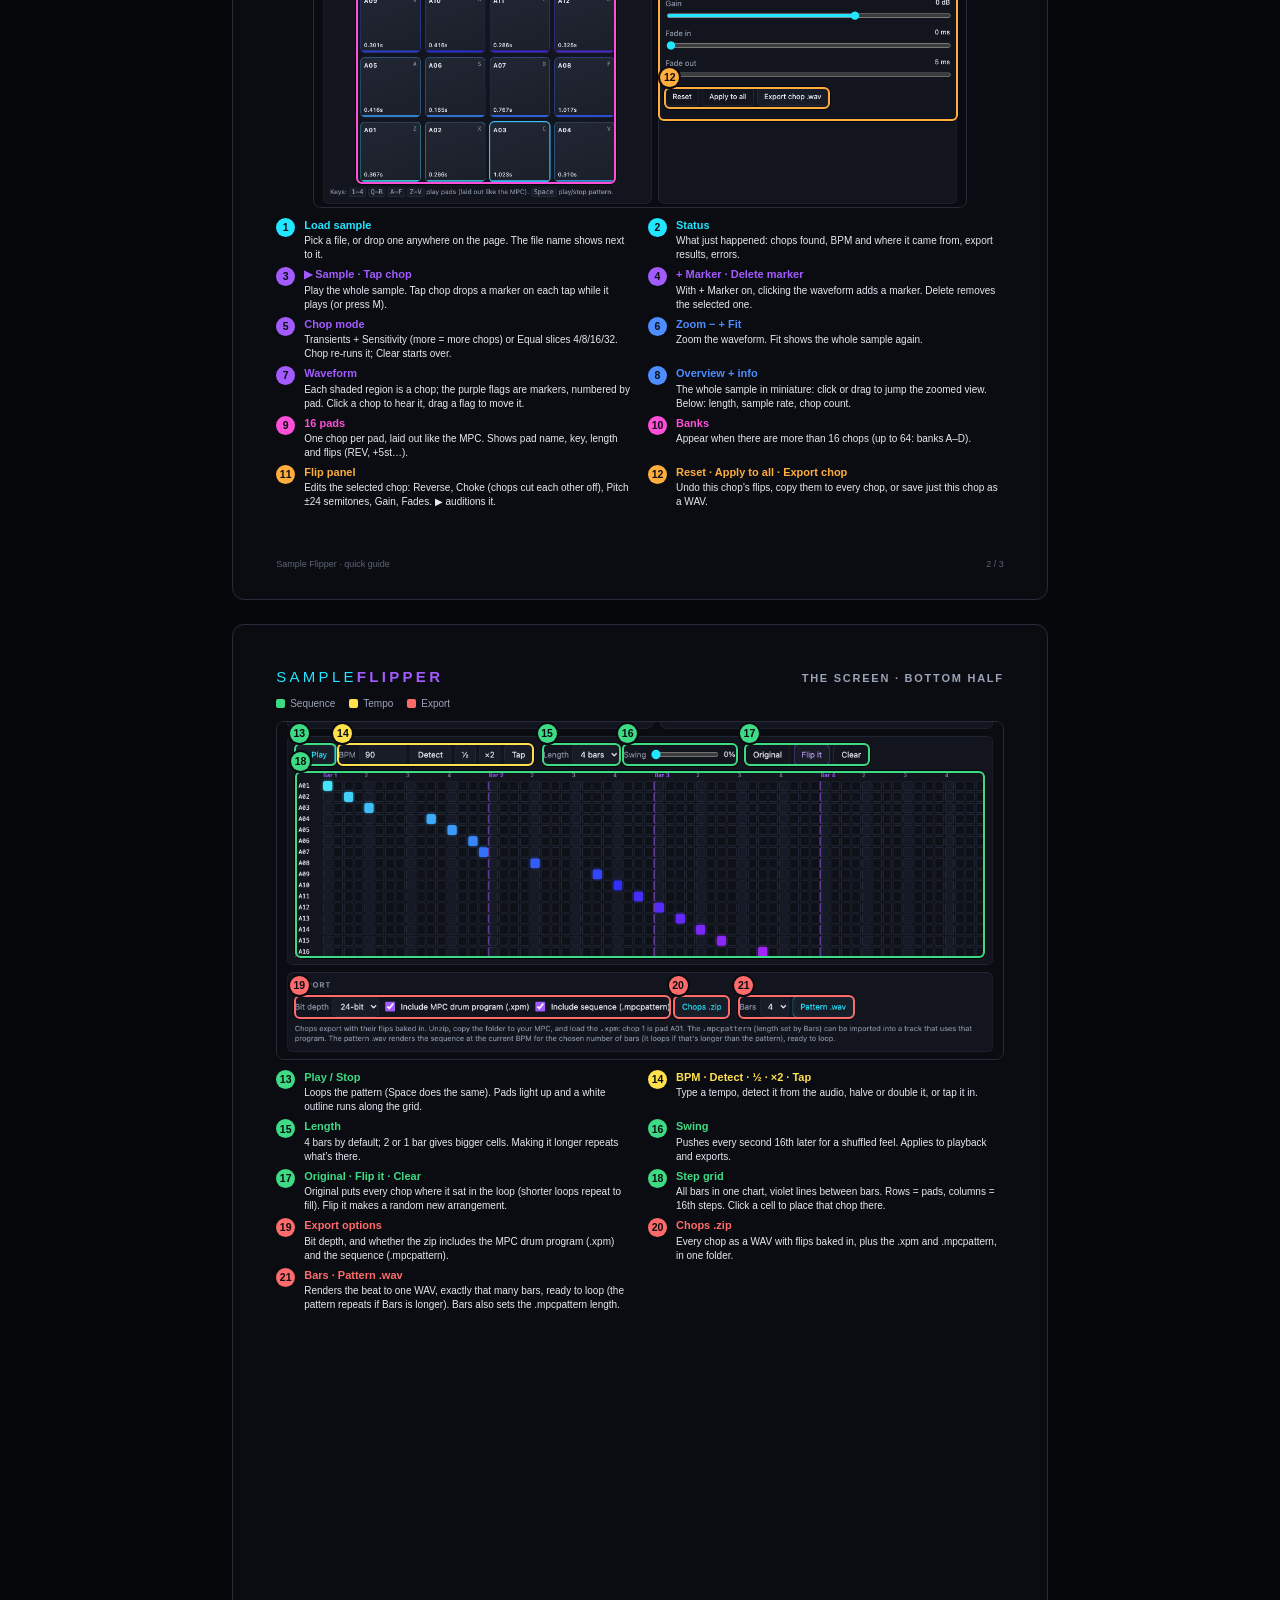
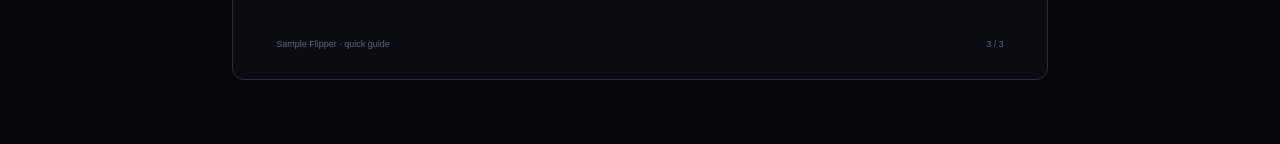
==== commit 2bb534be: "Show every bar in one step grid; 4 bars by default, bigger cells at 2 or 1 Also lets the header wrap" ====
--- a/docs/guide.html
+++ b/docs/guide.html
@@ -221,17 +221,16 @@
     { n: 11, c: 'flip', x: 623, y: 466, w: 541, h: 400, t: 'Flip panel', d: 'Edits the selected chop: Reverse, Choke (chops cut each other off), Pitch ±24 semitones, Gain, Fades. ▶ auditions it.' },
     { n: 12, c: 'flip', x: 634, y: 805, w: 300, h: 40, t: 'Reset · Apply to all · Export chop', d: 'Undo this chop’s flips, copy them to every chop, or save just this chop as a WAV.' },
   ]};
-  const bottomHalf = { y0: 1004, y1: 1766, el: 'crop2', legend: 'legend2', items: [
-    { n: 13, c: 'seq', x: 27, y: 1039, w: 70, h: 38, t: 'Play / Stop', d: 'Loops the pattern (Space does the same). Pads light up and the grid follows the playhead.' },
+  const bottomHalf = { y0: 1004, y1: 1553, el: 'crop2', legend: 'legend2', items: [
+    { n: 13, c: 'seq', x: 27, y: 1039, w: 70, h: 38, t: 'Play / Stop', d: 'Loops the pattern (Space does the same). Pads light up and a white outline runs along the grid.' },
     { n: 14, c: 'tempo', x: 98, y: 1039, w: 320, h: 38, t: 'BPM · Detect · ½ · ×2 · Tap', d: 'Type a tempo, detect it from the audio, halve or double it, or tap it in.' },
-    { n: 15, c: 'seq', x: 430, y: 1039, w: 129, h: 38, t: 'Length', d: 'Pattern length: 1, 2 or 4 bars. Set to the loop’s own length when you load it. Making it longer repeats what’s there.' },
+    { n: 15, c: 'seq', x: 430, y: 1039, w: 129, h: 38, t: 'Length', d: '4 bars by default; 2 or 1 bar gives bigger cells. Making it longer repeats what’s there.' },
     { n: 16, c: 'seq', x: 561, y: 1039, w: 188, h: 38, t: 'Swing', d: 'Pushes every second 16th later for a shuffled feel. Applies to playback and exports.' },
-    { n: 17, c: 'seq', x: 759, y: 1039, w: 205, h: 38, t: 'Original · Flip it · Clear', d: 'Original puts every chop where it sat in the loop, across all bars. Flip it makes a random new arrangement.' },
-    { n: 18, c: 'seq', x: 27, y: 1084, w: 220, h: 32, t: 'Bar 1 · Bar 2 · …', d: 'Pick which bar the grid shows. A dot means that bar has hits.' },
-    { n: 19, c: 'seq', x: 29, y: 1120, w: 1122, h: 480, t: 'Step grid', d: 'One bar at a time: rows = pads, columns = 16th steps (1–4 are the beats). Click a cell to place that chop there.' },
-    { n: 20, c: 'export', x: 27, y: 1662, w: 614, h: 38, t: 'Export options', d: 'Bit depth, and whether the zip includes the MPC drum program (.xpm) and the sequence (.mpcpattern).' },
-    { n: 21, c: 'export', x: 643, y: 1662, w: 94, h: 38, t: 'Chops .zip', d: 'Every chop as a WAV with flips baked in, plus the .xpm and .mpcpattern, in one folder.' },
-    { n: 22, c: 'export', x: 750, y: 1662, w: 190, h: 38, t: 'Bars · Pattern .wav', d: 'Renders the beat to one WAV, exactly that many bars, ready to loop (the pattern repeats if Bars is longer). Bars also sets the .mpcpattern length.' },
+    { n: 17, c: 'seq', x: 759, y: 1039, w: 205, h: 38, t: 'Original · Flip it · Clear', d: 'Original puts every chop where it sat in the loop (shorter loops repeat to fill). Flip it makes a random new arrangement.' },
+    { n: 18, c: 'seq', x: 29, y: 1084, w: 1122, h: 305, t: 'Step grid', d: 'All bars in one chart, violet lines between bars. Rows = pads, columns = 16th steps. Click a cell to place that chop there.' },
+    { n: 19, c: 'export', x: 27, y: 1449, w: 614, h: 38, t: 'Export options', d: 'Bit depth, and whether the zip includes the MPC drum program (.xpm) and the sequence (.mpcpattern).' },
+    { n: 20, c: 'export', x: 643, y: 1449, w: 94, h: 38, t: 'Chops .zip', d: 'Every chop as a WAV with flips baked in, plus the .xpm and .mpcpattern, in one folder.' },
+    { n: 21, c: 'export', x: 750, y: 1449, w: 190, h: 38, t: 'Bars · Pattern .wav', d: 'Renders the beat to one WAV, exactly that many bars, ready to loop (the pattern repeats if Bars is longer). Bars also sets the .mpcpattern length.' },
   ]};
 
   function build(spec) {
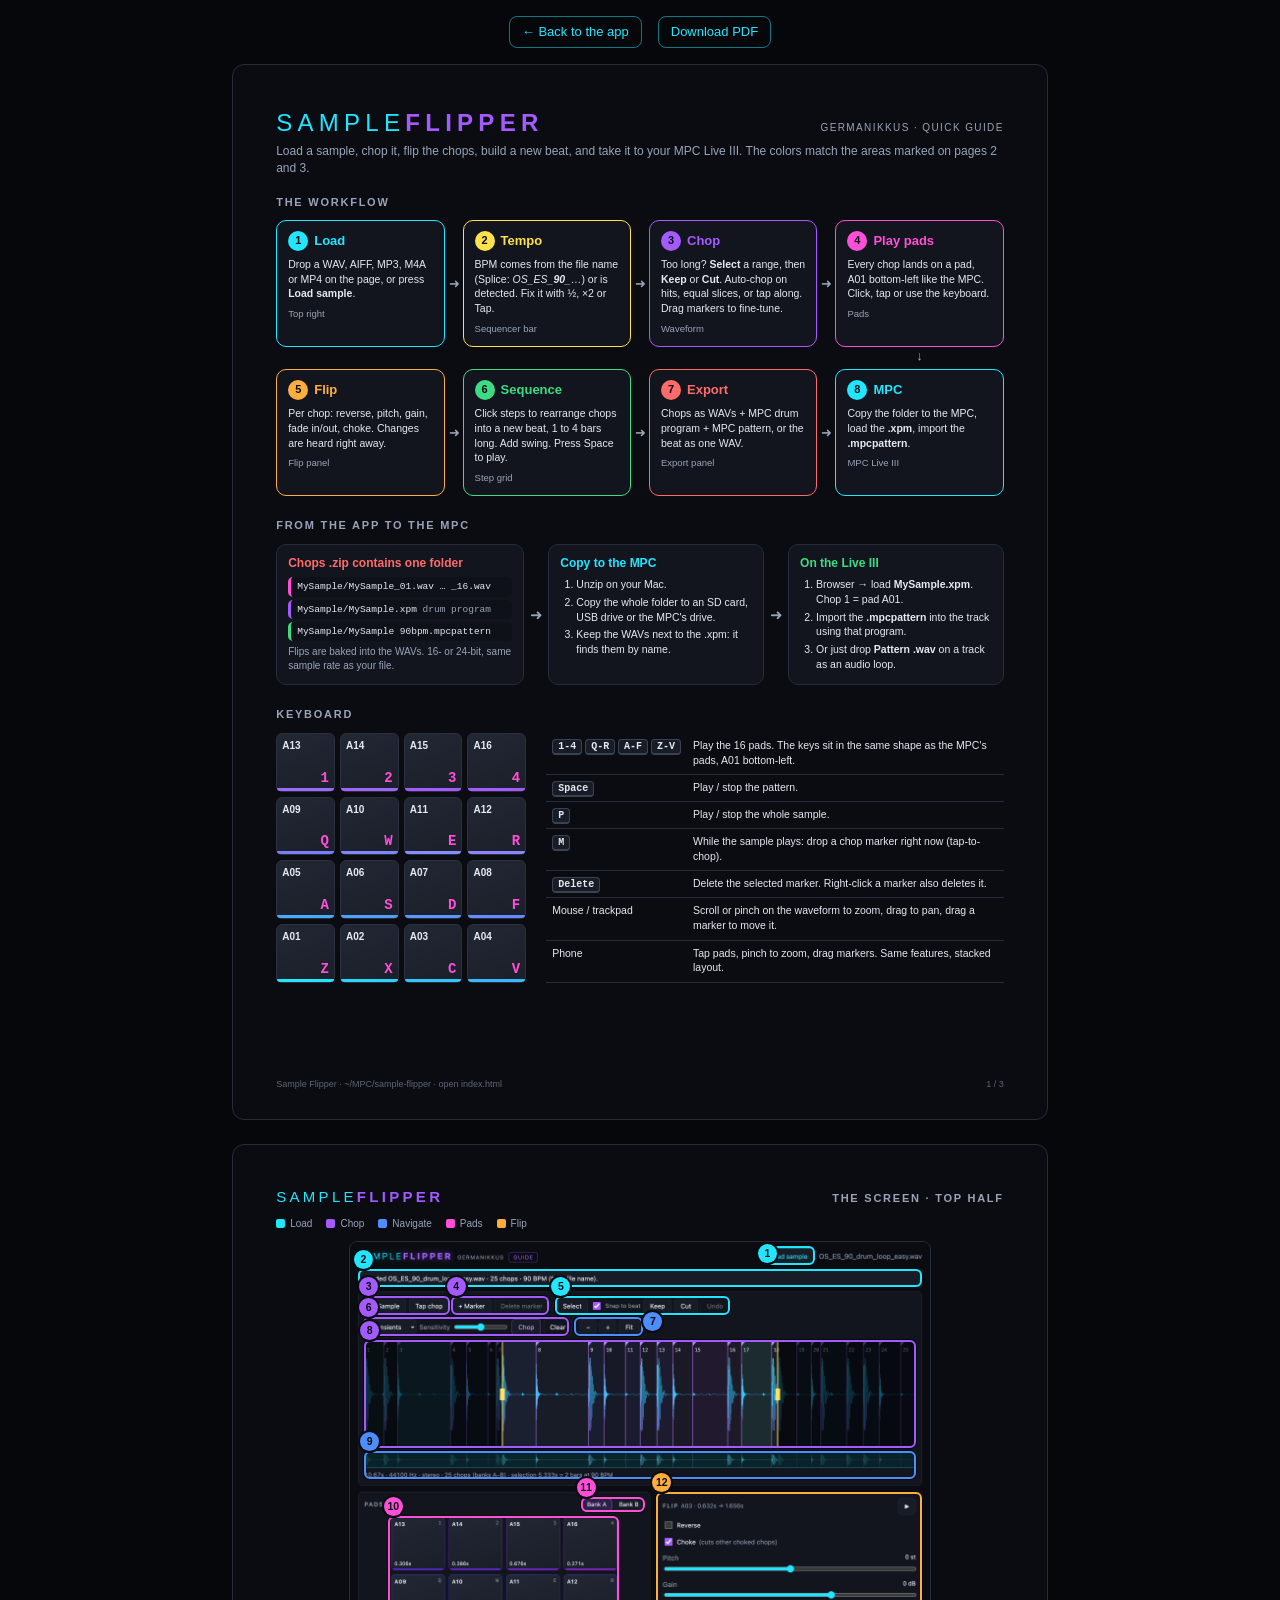
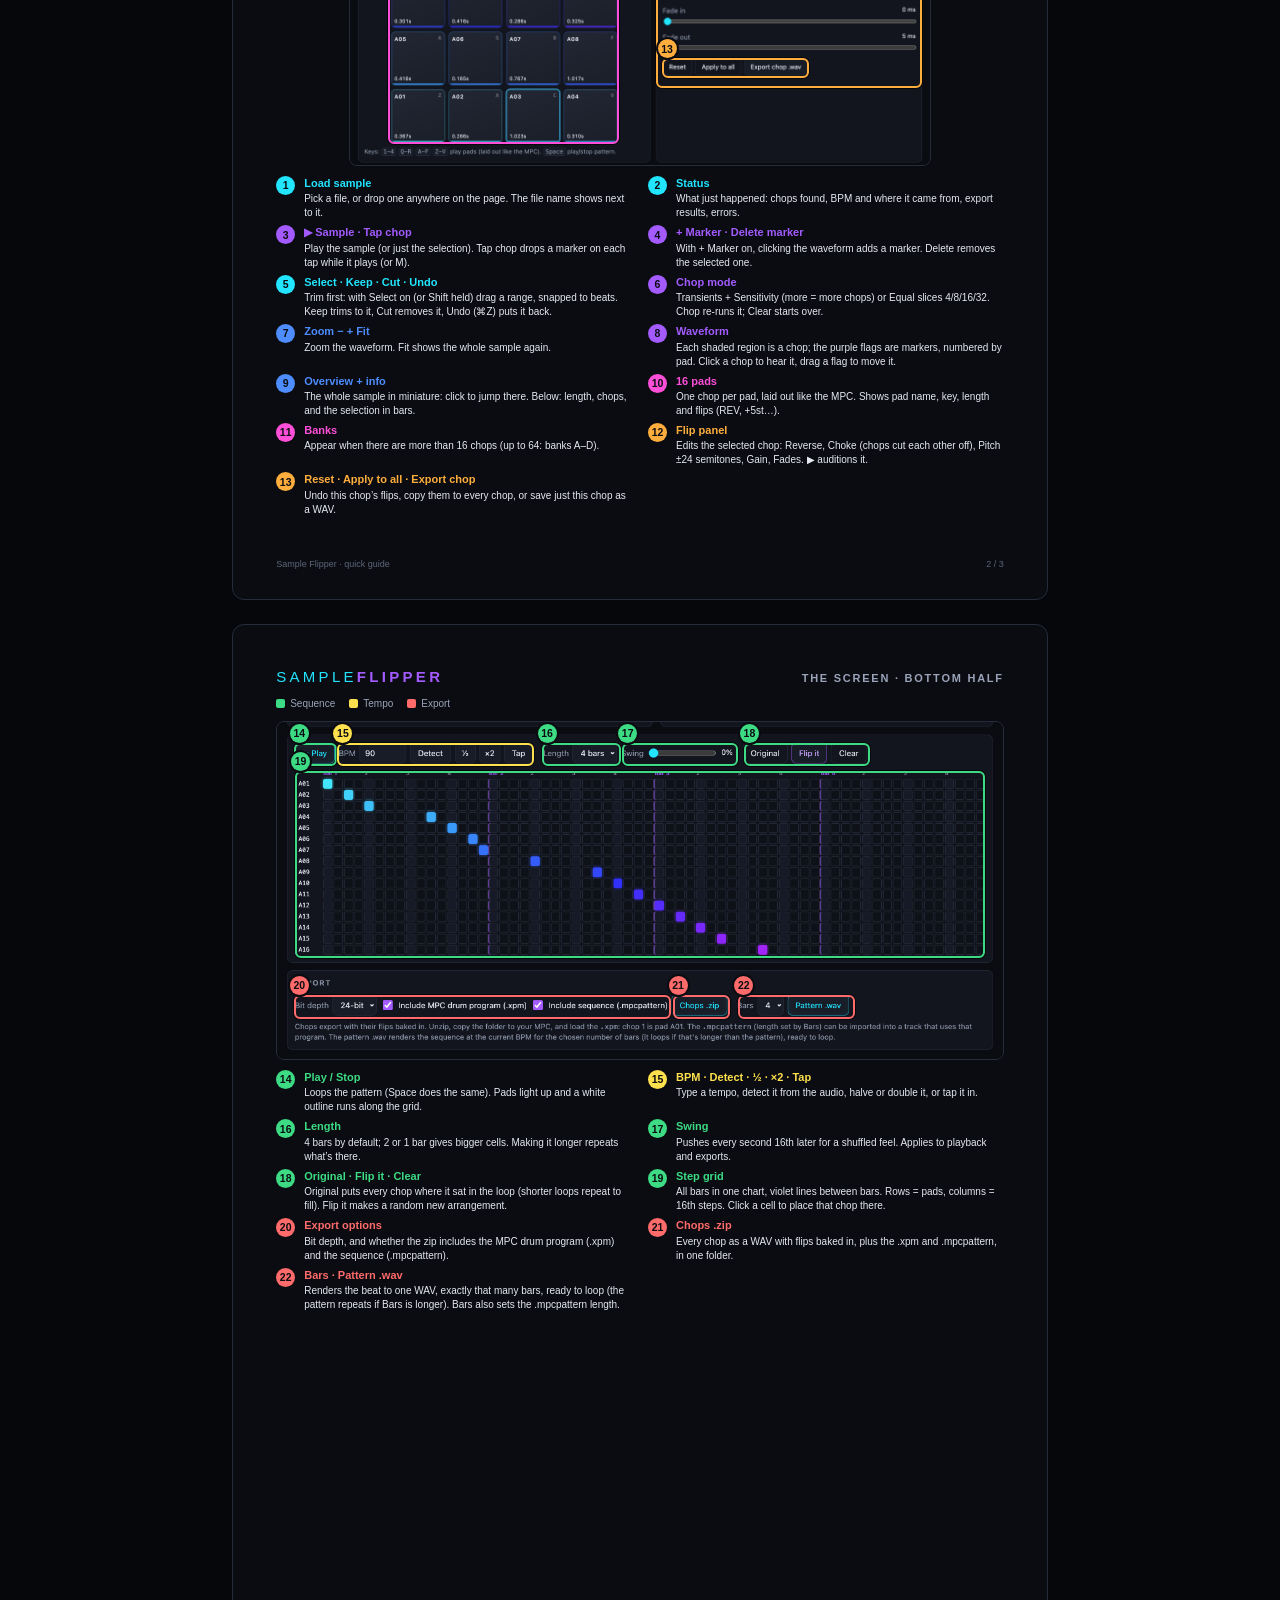
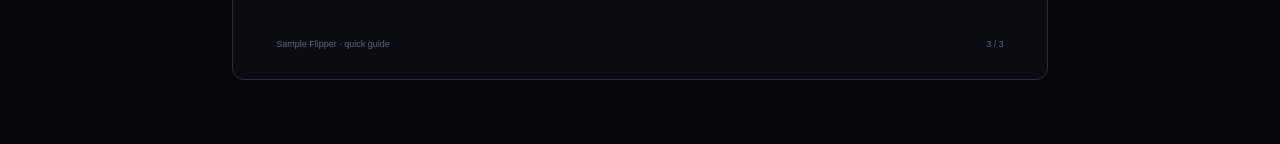
==== commit b9176070: "Add Select / Keep / Cut / Undo to trim a sample before chopping Co-Authored-By: Claude Opus 5.5 <nor" ====
--- a/docs/guide.html
+++ b/docs/guide.html
@@ -111,7 +111,7 @@
       <p>BPM comes from the file name (Splice: <i>OS_ES_<b>90</b>_…</i>) or is detected. Fix it with ½, ×2 or Tap.</p>
       <div class="where">Sequencer bar</div></div>
     <div class="step" style="--c: var(--chop)"><h3><span class="n">3</span>Chop</h3>
-      <p>Auto-chop on hits, cut into equal slices, or tap along. Drag markers to fine-tune.</p>
+      <p>Too long? <b>Select</b> a range, then <b>Keep</b> or <b>Cut</b>. Auto-chop on hits, equal slices, or tap along. Drag markers to fine-tune.</p>
       <div class="where">Waveform</div></div>
     <div class="step rowend" style="--c: var(--pads)"><h3><span class="n">4</span>Play pads</h3>
       <p>Every chop lands on a pad, A01 bottom-left like the MPC. Click, tap or use the keyboard.</p>
@@ -187,7 +187,7 @@
     <span style="--c:var(--load)">Load</span><span style="--c:var(--chop)">Chop</span><span style="--c:var(--nav)">Navigate</span>
     <span style="--c:var(--pads)">Pads</span><span style="--c:var(--flip)">Flip</span>
   </div>
-  <div class="shot" style="width: 90%; margin: 0 auto"><div class="crop" id="crop1"></div></div>
+  <div class="shot" style="width: 80%; margin: 0 auto"><div class="crop" id="crop1"></div></div>
   <div class="legend" id="legend1"></div>
   <div class="foot"><span>Sample Flipper · quick guide</span><span>2 / 3</span></div>
 </section>
@@ -207,30 +207,31 @@
   // Positions in the app's CSS pixels (screenshot is 1180 px wide).
   const SHOT_W = 1180;
   const C = (v) => 'var(--' + v + ')';
-  const topHalf = { y0: 0, y1: 1022, el: 'crop1', legend: 'legend1', items: [
+  const topHalf = { y0: 0, y1: 1065, el: 'crop1', legend: 'legend1', items: [
     { n: 1, c: 'load', x: 838, y: 10, w: 108, h: 38, t: 'Load sample', d: 'Pick a file, or drop one anywhere on the page. The file name shows next to it.' },
     { n: 2, c: 'load', x: 16, y: 56, w: 1148, h: 37, t: 'Status', d: 'What just happened: chops found, BPM and where it came from, export results, errors.' },
-    { n: 3, c: 'chop', x: 27, y: 111, w: 177, h: 38, t: '▶ Sample · Tap chop', d: 'Play the whole sample. Tap chop drops a marker on each tap while it plays (or press M).' },
+    { n: 3, c: 'chop', x: 27, y: 111, w: 177, h: 38, t: '▶ Sample · Tap chop', d: 'Play the sample (or just the selection). Tap chop drops a marker on each tap while it plays (or M).' },
     { n: 4, c: 'chop', x: 205, y: 111, w: 200, h: 38, t: '+ Marker · Delete marker', d: 'With + Marker on, clicking the waveform adds a marker. Delete removes the selected one.' },
-    { n: 5, c: 'chop', x: 418, y: 111, w: 431, h: 38, t: 'Chop mode', d: 'Transients + Sensitivity (more = more chops) or Equal slices 4/8/16/32. Chop re-runs it; Clear starts over.' },
-    { n: 6, c: 'nav', x: 861, y: 111, w: 124, h: 38, t: 'Zoom − + Fit', d: 'Zoom the waveform. Fit shows the whole sample again.' },
-    { n: 7, c: 'chop', x: 29, y: 157, w: 1122, h: 220, t: 'Waveform', d: 'Each shaded region is a chop; the purple flags are markers, numbered by pad. Click a chop to hear it, drag a flag to move it.' },
-    { n: 8, c: 'nav', x: 29, y: 383, w: 1122, h: 58, t: 'Overview + info', d: 'The whole sample in miniature: click or drag to jump the zoomed view. Below: length, sample rate, chop count.' },
-    { n: 9, c: 'pads', x: 77, y: 515, w: 470, h: 465, t: '16 pads', d: 'One chop per pad, laid out like the MPC. Shows pad name, key, length and flips (REV, +5st…).' },
-    { n: 10, c: 'pads', x: 469, y: 477, w: 131, h: 31, t: 'Banks', d: 'Appear when there are more than 16 chops (up to 64: banks A–D).' },
-    { n: 11, c: 'flip', x: 623, y: 466, w: 541, h: 400, t: 'Flip panel', d: 'Edits the selected chop: Reverse, Choke (chops cut each other off), Pitch ±24 semitones, Gain, Fades. ▶ auditions it.' },
-    { n: 12, c: 'flip', x: 634, y: 805, w: 300, h: 40, t: 'Reset · Apply to all · Export chop', d: 'Undo this chop’s flips, copy them to every chop, or save just this chop as a WAV.' },
+    { n: 5, c: 'load', x: 418, y: 111, w: 356, h: 38, t: 'Select · Keep · Cut · Undo', d: 'Trim first: with Select on (or Shift held) drag a range, snapped to beats. Keep trims to it, Cut removes it, Undo (⌘Z) puts it back.' },
+    { n: 6, c: 'chop', x: 27, y: 154, w: 418, h: 38, t: 'Chop mode', d: 'Transients + Sensitivity (more = more chops) or Equal slices 4/8/16/32. Chop re-runs it; Clear starts over.' },
+    { n: 7, c: 'nav', x: 455, y: 154, w: 142, h: 38, bdx: 150, bdy: 28, t: 'Zoom − + Fit', d: 'Zoom the waveform. Fit shows the whole sample again.' },
+    { n: 8, c: 'chop', x: 29, y: 200, w: 1122, h: 220, t: 'Waveform', d: 'Each shaded region is a chop; the purple flags are markers, numbered by pad. Click a chop to hear it, drag a flag to move it.' },
+    { n: 9, c: 'nav', x: 29, y: 426, w: 1122, h: 58, t: 'Overview + info', d: 'The whole sample in miniature: click to jump there. Below: length, chops, and the selection in bars.' },
+    { n: 10, c: 'pads', x: 77, y: 558, w: 470, h: 465, t: '16 pads', d: 'One chop per pad, laid out like the MPC. Shows pad name, key, length and flips (REV, +5st…).' },
+    { n: 11, c: 'pads', x: 469, y: 520, w: 131, h: 31, t: 'Banks', d: 'Appear when there are more than 16 chops (up to 64: banks A–D).' },
+    { n: 12, c: 'flip', x: 623, y: 509, w: 541, h: 400, t: 'Flip panel', d: 'Edits the selected chop: Reverse, Choke (chops cut each other off), Pitch ±24 semitones, Gain, Fades. ▶ auditions it.' },
+    { n: 13, c: 'flip', x: 634, y: 848, w: 300, h: 40, t: 'Reset · Apply to all · Export chop', d: 'Undo this chop’s flips, copy them to every chop, or save just this chop as a WAV.' },
   ]};
-  const bottomHalf = { y0: 1004, y1: 1553, el: 'crop2', legend: 'legend2', items: [
-    { n: 13, c: 'seq', x: 27, y: 1039, w: 70, h: 38, t: 'Play / Stop', d: 'Loops the pattern (Space does the same). Pads light up and a white outline runs along the grid.' },
-    { n: 14, c: 'tempo', x: 98, y: 1039, w: 320, h: 38, t: 'BPM · Detect · ½ · ×2 · Tap', d: 'Type a tempo, detect it from the audio, halve or double it, or tap it in.' },
-    { n: 15, c: 'seq', x: 430, y: 1039, w: 129, h: 38, t: 'Length', d: '4 bars by default; 2 or 1 bar gives bigger cells. Making it longer repeats what’s there.' },
-    { n: 16, c: 'seq', x: 561, y: 1039, w: 188, h: 38, t: 'Swing', d: 'Pushes every second 16th later for a shuffled feel. Applies to playback and exports.' },
-    { n: 17, c: 'seq', x: 759, y: 1039, w: 205, h: 38, t: 'Original · Flip it · Clear', d: 'Original puts every chop where it sat in the loop (shorter loops repeat to fill). Flip it makes a random new arrangement.' },
-    { n: 18, c: 'seq', x: 29, y: 1084, w: 1122, h: 305, t: 'Step grid', d: 'All bars in one chart, violet lines between bars. Rows = pads, columns = 16th steps. Click a cell to place that chop there.' },
-    { n: 19, c: 'export', x: 27, y: 1449, w: 614, h: 38, t: 'Export options', d: 'Bit depth, and whether the zip includes the MPC drum program (.xpm) and the sequence (.mpcpattern).' },
-    { n: 20, c: 'export', x: 643, y: 1449, w: 94, h: 38, t: 'Chops .zip', d: 'Every chop as a WAV with flips baked in, plus the .xpm and .mpcpattern, in one folder.' },
-    { n: 21, c: 'export', x: 750, y: 1449, w: 190, h: 38, t: 'Bars · Pattern .wav', d: 'Renders the beat to one WAV, exactly that many bars, ready to loop (the pattern repeats if Bars is longer). Bars also sets the .mpcpattern length.' },
+  const bottomHalf = { y0: 1049, y1: 1598, el: 'crop2', legend: 'legend2', items: [
+    { n: 14, c: 'seq', x: 27, y: 1084, w: 70, h: 38, t: 'Play / Stop', d: 'Loops the pattern (Space does the same). Pads light up and a white outline runs along the grid.' },
+    { n: 15, c: 'tempo', x: 98, y: 1084, w: 320, h: 38, t: 'BPM · Detect · ½ · ×2 · Tap', d: 'Type a tempo, detect it from the audio, halve or double it, or tap it in.' },
+    { n: 16, c: 'seq', x: 430, y: 1084, w: 129, h: 38, t: 'Length', d: '4 bars by default; 2 or 1 bar gives bigger cells. Making it longer repeats what’s there.' },
+    { n: 17, c: 'seq', x: 561, y: 1084, w: 188, h: 38, t: 'Swing', d: 'Pushes every second 16th later for a shuffled feel. Applies to playback and exports.' },
+    { n: 18, c: 'seq', x: 759, y: 1084, w: 205, h: 38, t: 'Original · Flip it · Clear', d: 'Original puts every chop where it sat in the loop (shorter loops repeat to fill). Flip it makes a random new arrangement.' },
+    { n: 19, c: 'seq', x: 29, y: 1129, w: 1122, h: 305, t: 'Step grid', d: 'All bars in one chart, violet lines between bars. Rows = pads, columns = 16th steps. Click a cell to place that chop there.' },
+    { n: 20, c: 'export', x: 27, y: 1494, w: 614, h: 38, t: 'Export options', d: 'Bit depth, and whether the zip includes the MPC drum program (.xpm) and the sequence (.mpcpattern).' },
+    { n: 21, c: 'export', x: 643, y: 1494, w: 94, h: 38, t: 'Chops .zip', d: 'Every chop as a WAV with flips baked in, plus the .xpm and .mpcpattern, in one folder.' },
+    { n: 22, c: 'export', x: 750, y: 1494, w: 190, h: 38, t: 'Bars · Pattern .wav', d: 'Renders the beat to one WAV, exactly that many bars, ready to loop (the pattern repeats if Bars is longer). Bars also sets the .mpcpattern length.' },
   ]};
 
   function build(spec) {
@@ -252,7 +253,8 @@
       const b = document.createElement('div');
       b.className = 'badge';
       b.textContent = it.n;
-      const bx = Math.max(2, it.x * k - 4), by = Math.max(2, (it.y - spec.y0) * k - 19);
+      // bdx/bdy (screenshot px) nudge a badge off a neighbouring control.
+      const bx = Math.max(2, (it.x + (it.bdx || 0)) * k - 4), by = Math.max(2, (it.y + (it.bdy || 0) - spec.y0) * k - 19);
       b.style.cssText = `--c:${C(it.c)};left:${bx}px;top:${by}px`;
       crop.appendChild(b);
       const li = document.createElement('div');
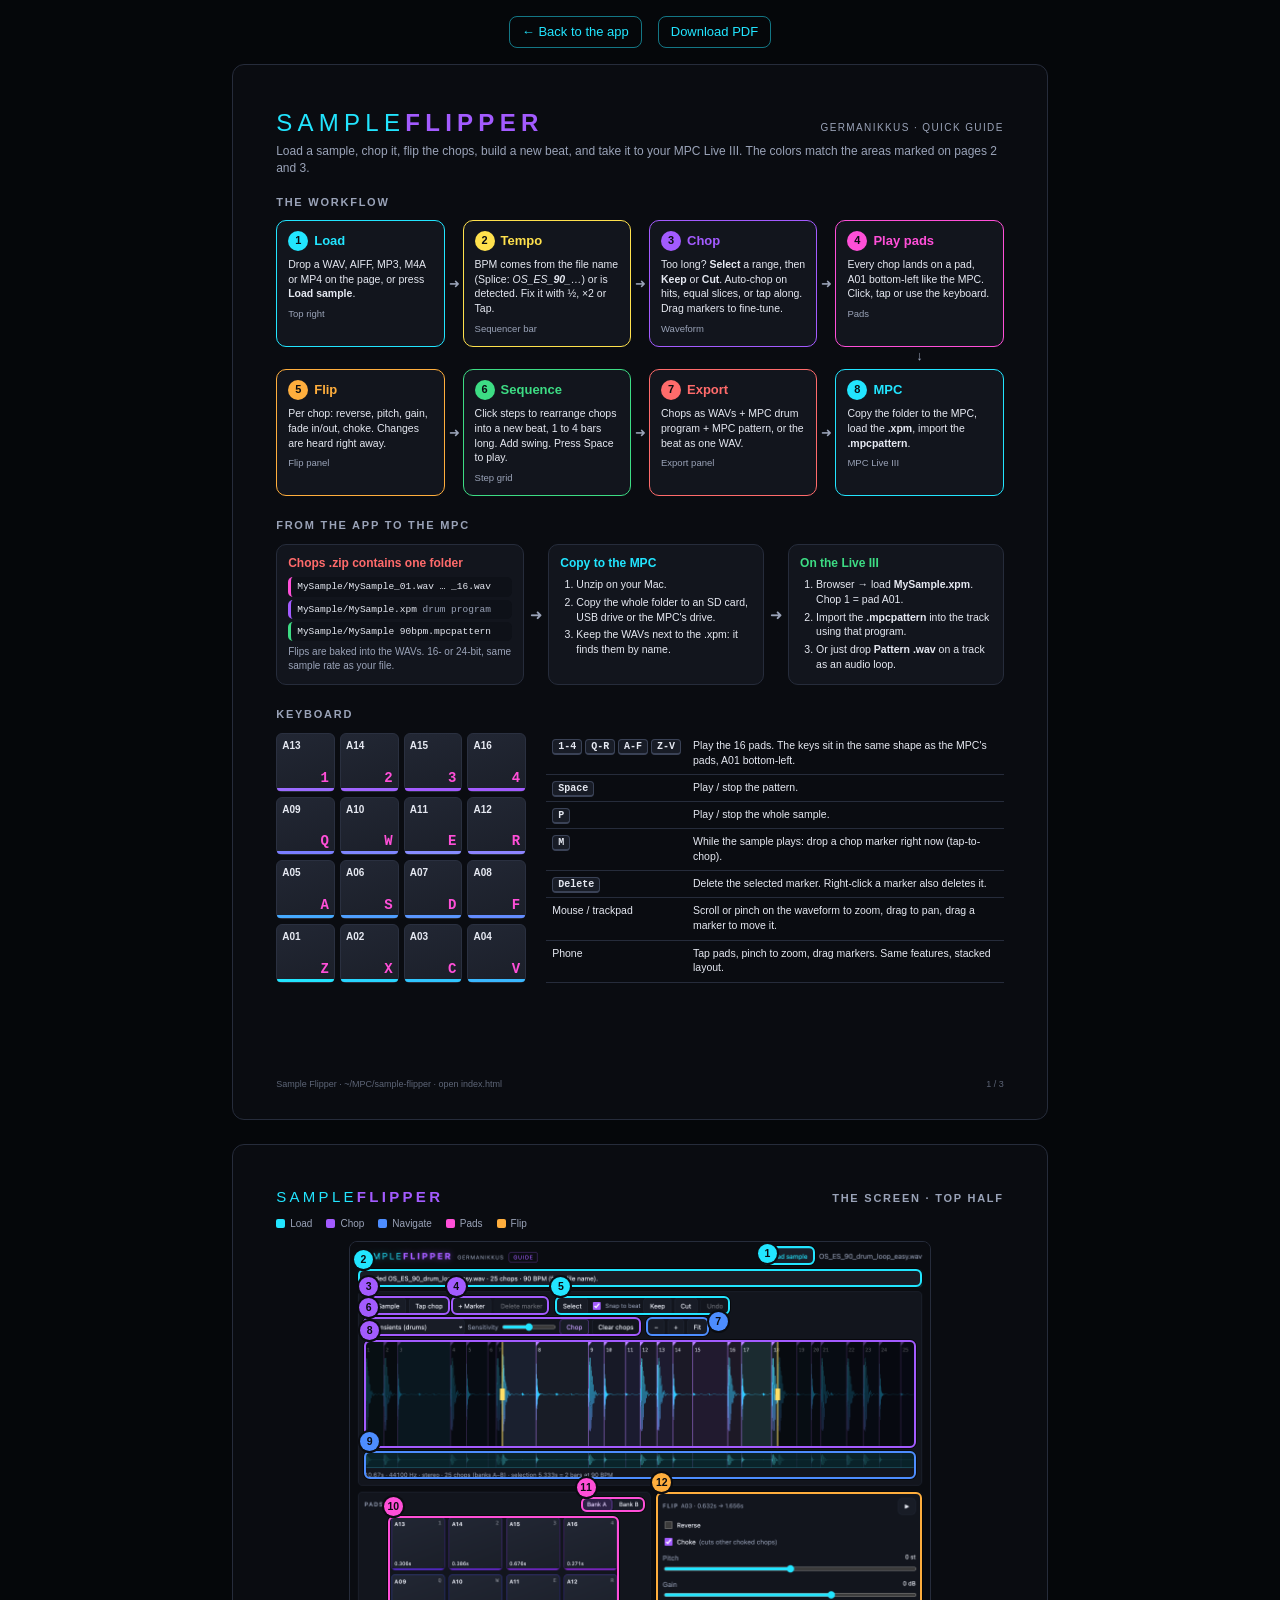
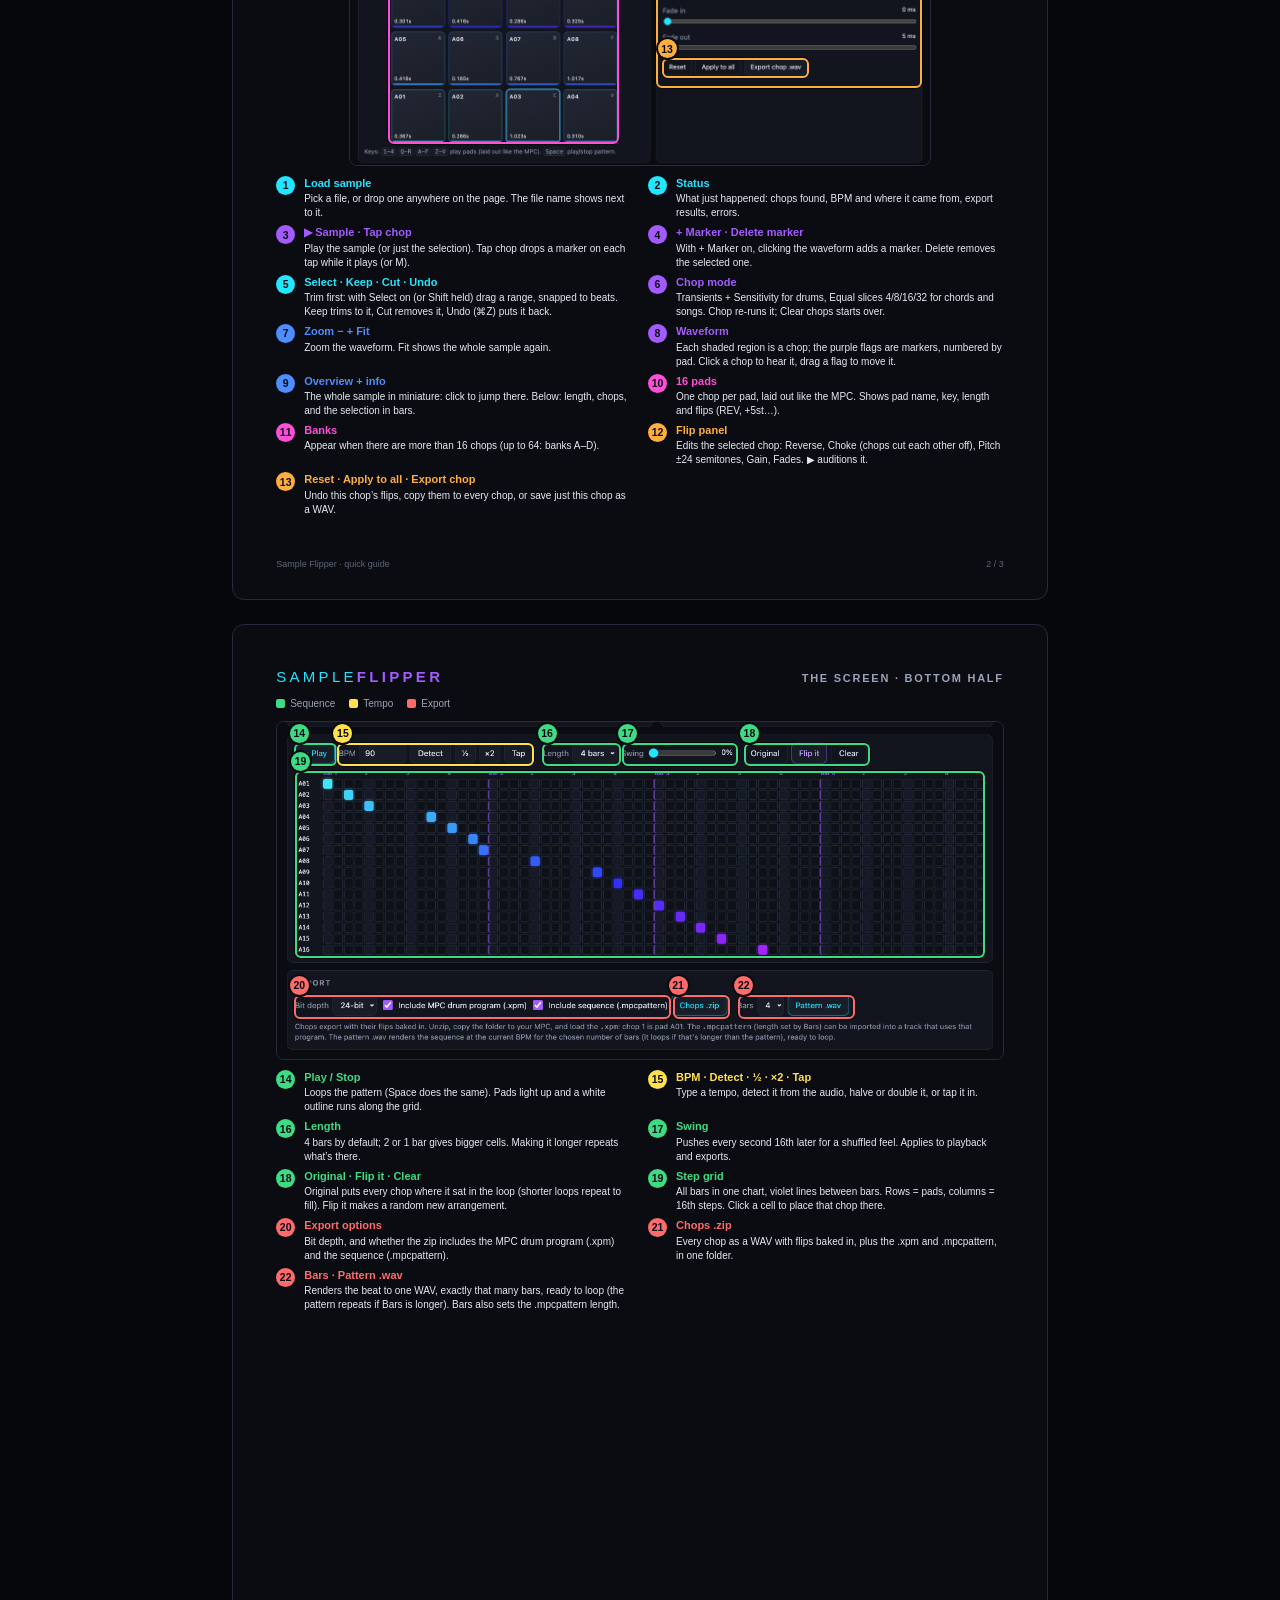
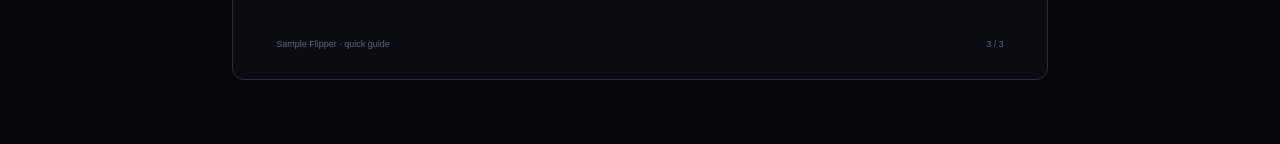
==== commit 928c1350: "Explain too-few transient hits, label chop modes, say what Clear chops did Co-Authored-By: Claude Op" ====
--- a/docs/guide.html
+++ b/docs/guide.html
@@ -213,8 +213,8 @@
     { n: 3, c: 'chop', x: 27, y: 111, w: 177, h: 38, t: '▶ Sample · Tap chop', d: 'Play the sample (or just the selection). Tap chop drops a marker on each tap while it plays (or M).' },
     { n: 4, c: 'chop', x: 205, y: 111, w: 200, h: 38, t: '+ Marker · Delete marker', d: 'With + Marker on, clicking the waveform adds a marker. Delete removes the selected one.' },
     { n: 5, c: 'load', x: 418, y: 111, w: 356, h: 38, t: 'Select · Keep · Cut · Undo', d: 'Trim first: with Select on (or Shift held) drag a range, snapped to beats. Keep trims to it, Cut removes it, Undo (⌘Z) puts it back.' },
-    { n: 6, c: 'chop', x: 27, y: 154, w: 418, h: 38, t: 'Chop mode', d: 'Transients + Sensitivity (more = more chops) or Equal slices 4/8/16/32. Chop re-runs it; Clear starts over.' },
-    { n: 7, c: 'nav', x: 455, y: 154, w: 142, h: 38, bdx: 150, bdy: 28, t: 'Zoom − + Fit', d: 'Zoom the waveform. Fit shows the whole sample again.' },
+    { n: 6, c: 'chop', x: 27, y: 154, w: 566, h: 38, t: 'Chop mode', d: 'Transients + Sensitivity for drums, Equal slices 4/8/16/32 for chords and songs. Chop re-runs it; Clear chops starts over.' },
+    { n: 7, c: 'nav', x: 603, y: 154, w: 127, h: 38, bdx: 135, bdy: 28, t: 'Zoom − + Fit', d: 'Zoom the waveform. Fit shows the whole sample again.' },
     { n: 8, c: 'chop', x: 29, y: 200, w: 1122, h: 220, t: 'Waveform', d: 'Each shaded region is a chop; the purple flags are markers, numbered by pad. Click a chop to hear it, drag a flag to move it.' },
     { n: 9, c: 'nav', x: 29, y: 426, w: 1122, h: 58, t: 'Overview + info', d: 'The whole sample in miniature: click to jump there. Below: length, chops, and the selection in bars.' },
     { n: 10, c: 'pads', x: 77, y: 558, w: 470, h: 465, t: '16 pads', d: 'One chop per pad, laid out like the MPC. Shows pad name, key, length and flips (REV, +5st…).' },
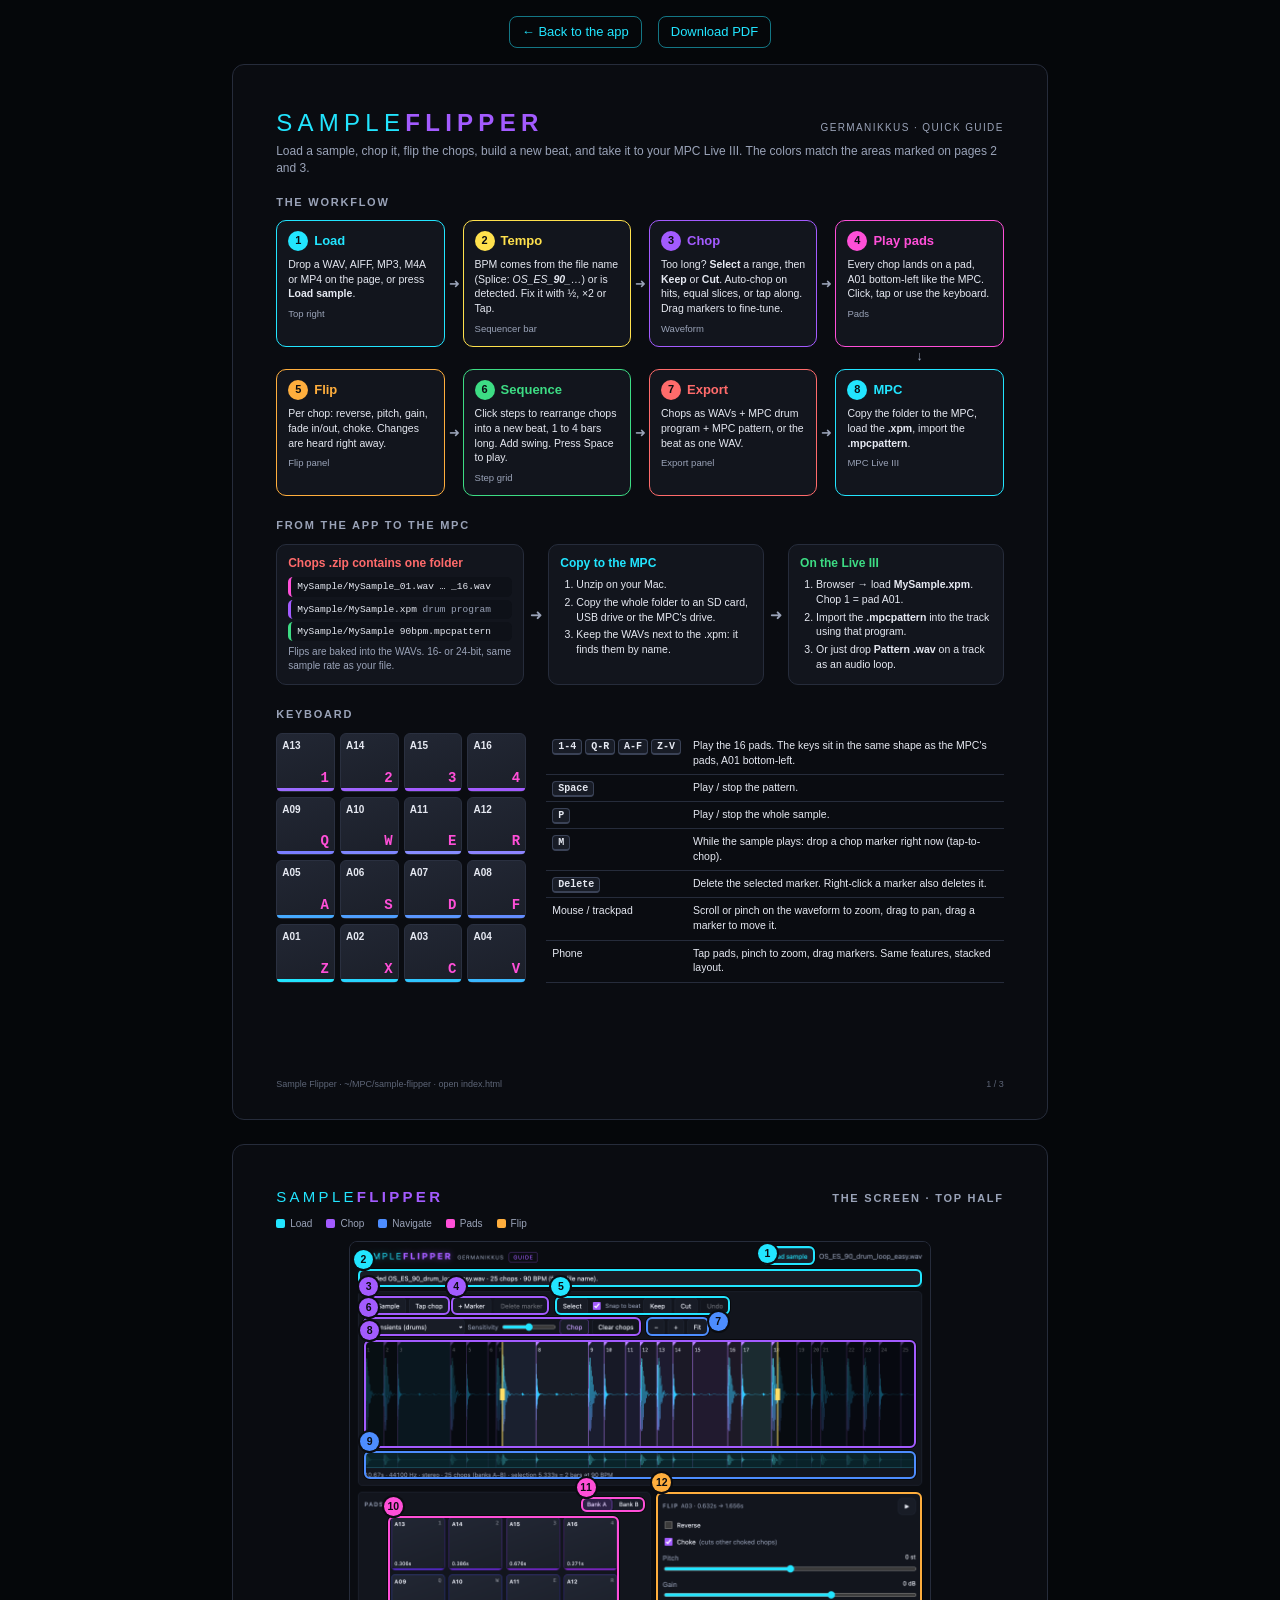
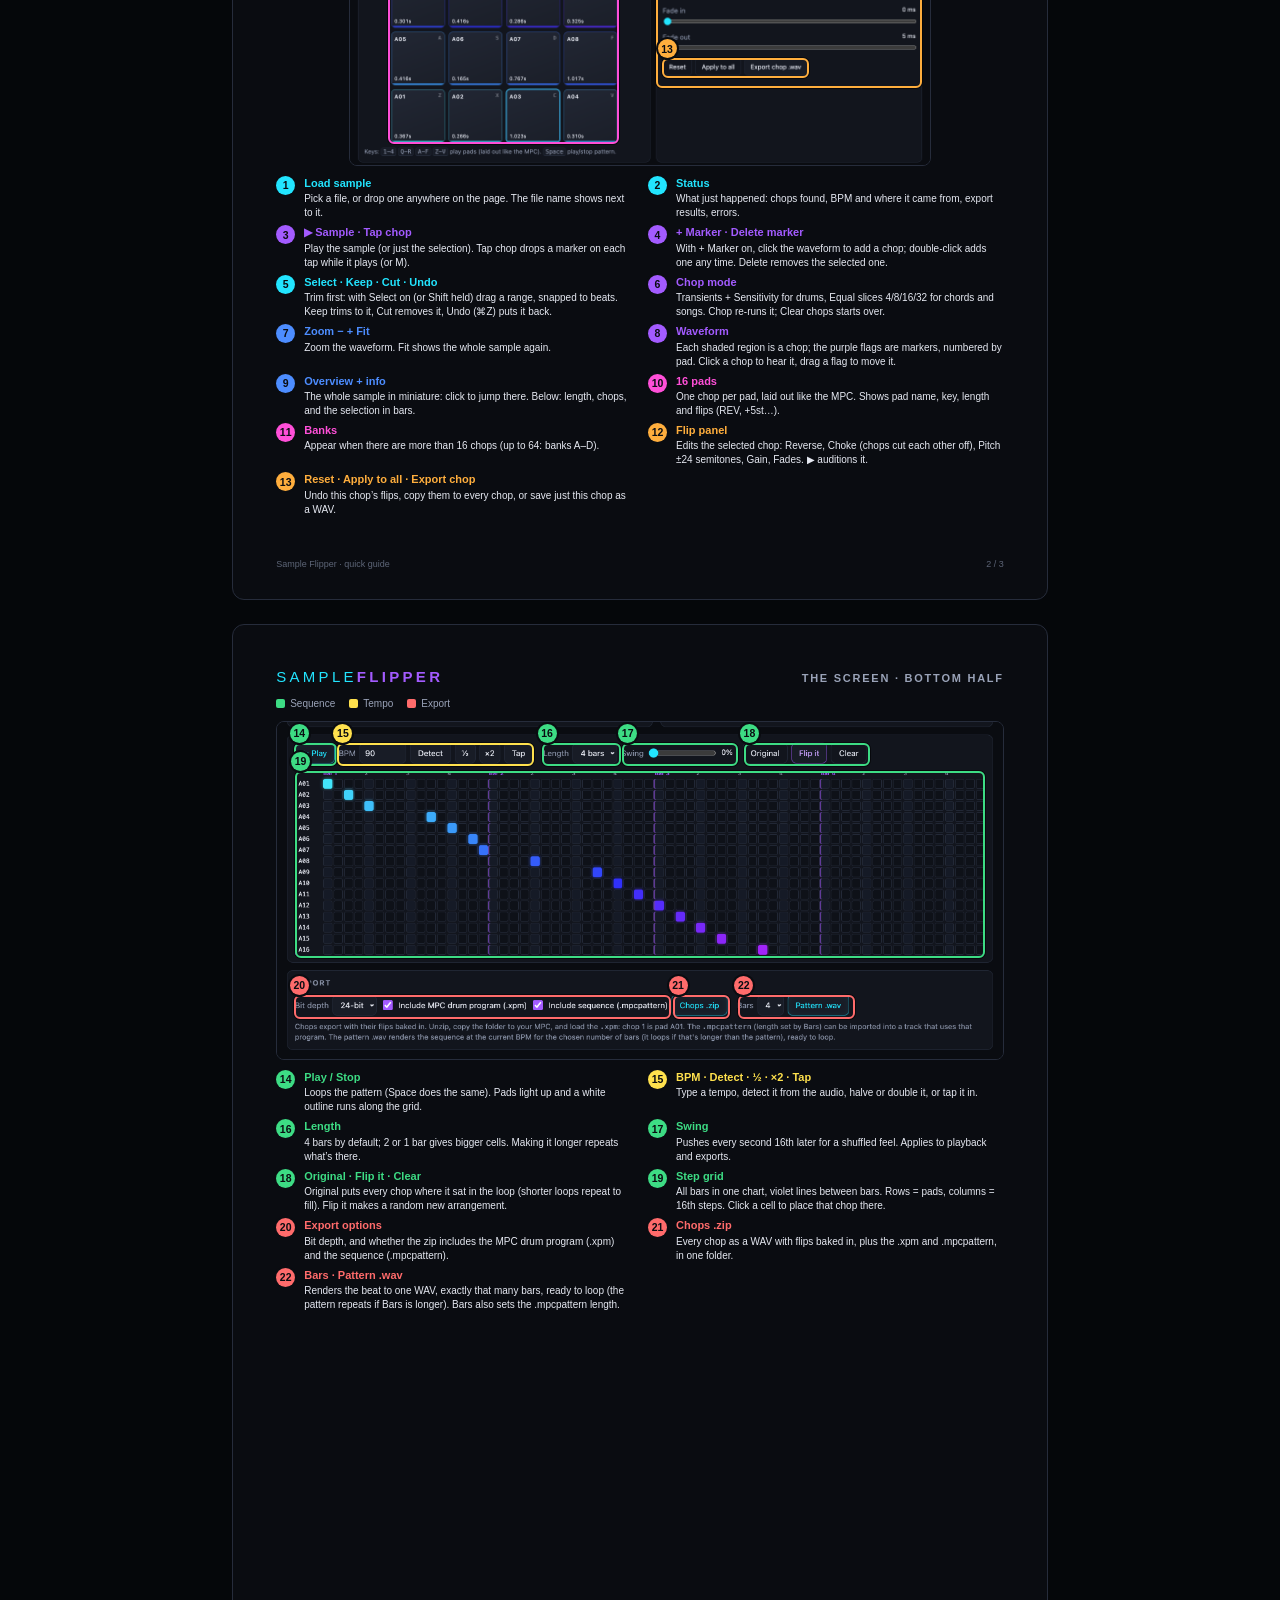
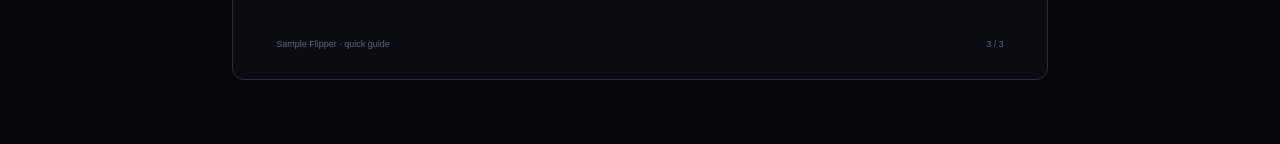
==== commit 87b1d141: "Make + Marker and Select exclusive, add double-click to chop, hint how to chop by hand Co-Authored-B" ====
--- a/docs/guide.html
+++ b/docs/guide.html
@@ -211,7 +211,7 @@
     { n: 1, c: 'load', x: 838, y: 10, w: 108, h: 38, t: 'Load sample', d: 'Pick a file, or drop one anywhere on the page. The file name shows next to it.' },
     { n: 2, c: 'load', x: 16, y: 56, w: 1148, h: 37, t: 'Status', d: 'What just happened: chops found, BPM and where it came from, export results, errors.' },
     { n: 3, c: 'chop', x: 27, y: 111, w: 177, h: 38, t: '▶ Sample · Tap chop', d: 'Play the sample (or just the selection). Tap chop drops a marker on each tap while it plays (or M).' },
-    { n: 4, c: 'chop', x: 205, y: 111, w: 200, h: 38, t: '+ Marker · Delete marker', d: 'With + Marker on, clicking the waveform adds a marker. Delete removes the selected one.' },
+    { n: 4, c: 'chop', x: 205, y: 111, w: 200, h: 38, t: '+ Marker · Delete marker', d: 'With + Marker on, click the waveform to add a chop; double-click adds one any time. Delete removes the selected one.' },
     { n: 5, c: 'load', x: 418, y: 111, w: 356, h: 38, t: 'Select · Keep · Cut · Undo', d: 'Trim first: with Select on (or Shift held) drag a range, snapped to beats. Keep trims to it, Cut removes it, Undo (⌘Z) puts it back.' },
     { n: 6, c: 'chop', x: 27, y: 154, w: 566, h: 38, t: 'Chop mode', d: 'Transients + Sensitivity for drums, Equal slices 4/8/16/32 for chords and songs. Chop re-runs it; Clear chops starts over.' },
     { n: 7, c: 'nav', x: 603, y: 154, w: 127, h: 38, bdx: 135, bdy: 28, t: 'Zoom − + Fit', d: 'Zoom the waveform. Fit shows the whole sample again.' },
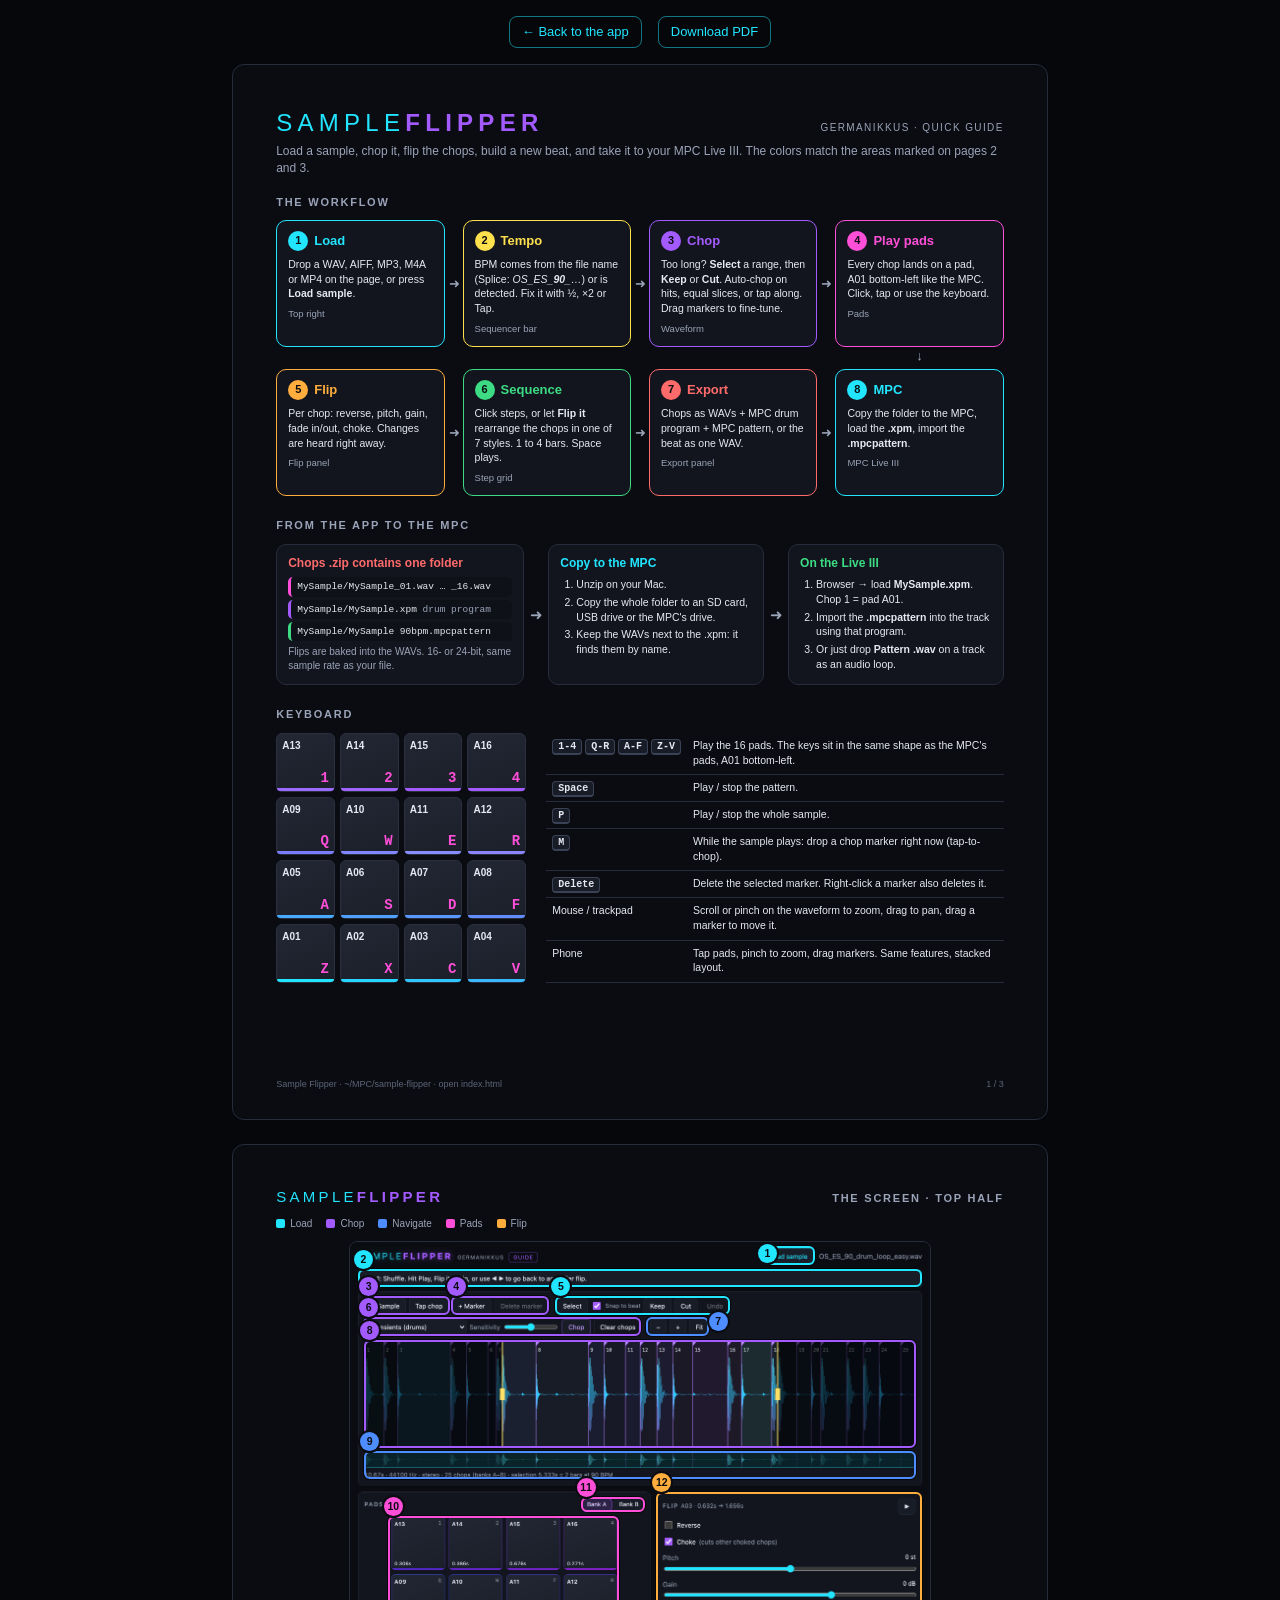
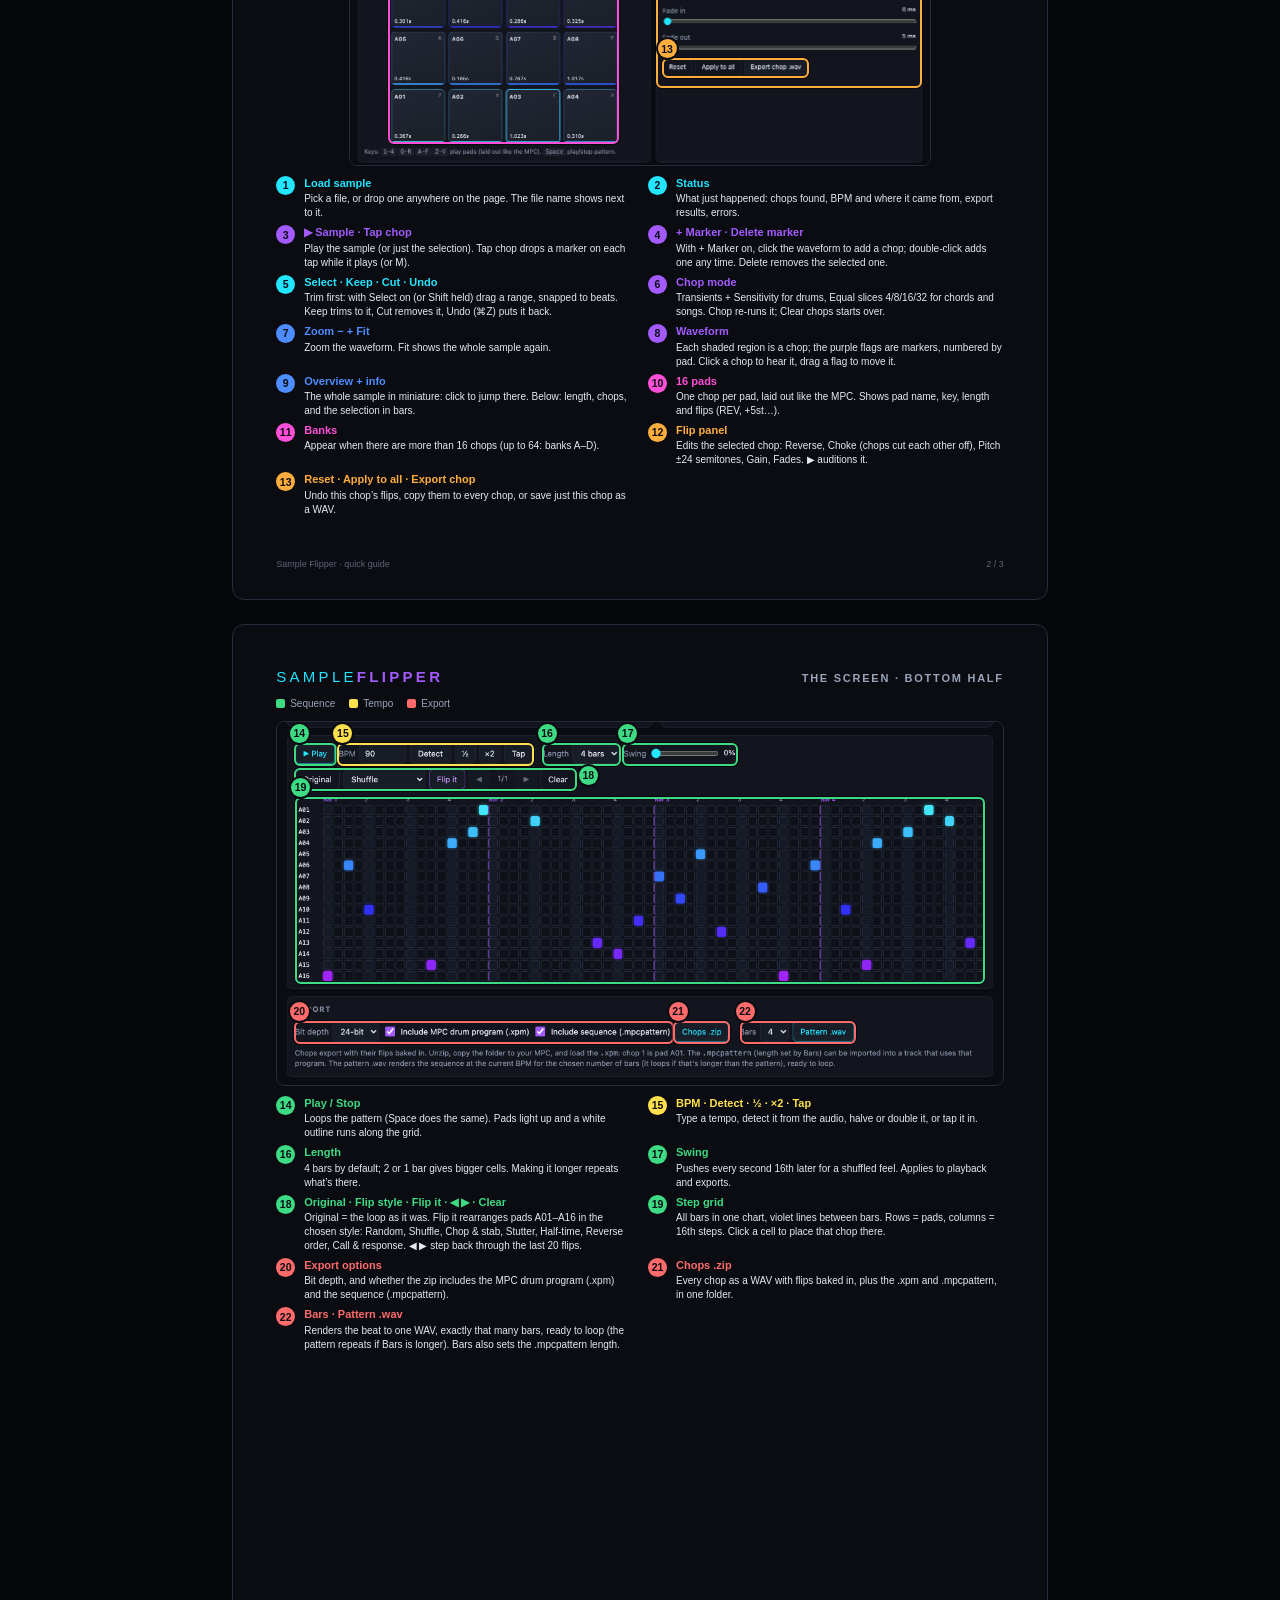
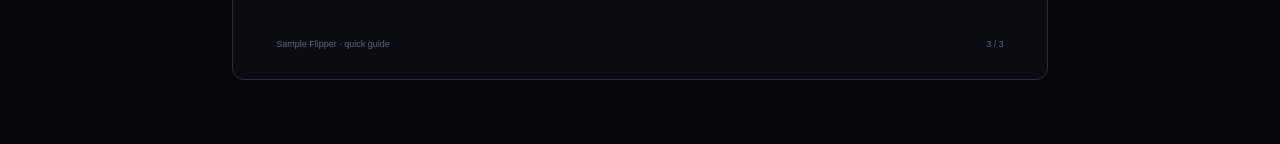
==== commit cc60b3d3: "Add auto-flip styles and a flip history to step back through Co-Authored-By: Claude Opus 5.5 <norepl" ====
--- a/docs/guide.html
+++ b/docs/guide.html
@@ -120,7 +120,7 @@
       <p>Per chop: reverse, pitch, gain, fade in/out, choke. Changes are heard right away.</p>
       <div class="where">Flip panel</div></div>
     <div class="step" style="--c: var(--seq)"><h3><span class="n">6</span>Sequence</h3>
-      <p>Click steps to rearrange chops into a new beat, 1 to 4 bars long. Add swing. Press Space to play.</p>
+      <p>Click steps, or let <b>Flip it</b> rearrange the chops in one of 7 styles. 1 to 4 bars. Space plays.</p>
       <div class="where">Step grid</div></div>
     <div class="step" style="--c: var(--export)"><h3><span class="n">7</span>Export</h3>
       <p>Chops as WAVs + MPC drum program + MPC pattern, or the beat as one WAV.</p>
@@ -222,16 +222,16 @@
     { n: 12, c: 'flip', x: 623, y: 509, w: 541, h: 400, t: 'Flip panel', d: 'Edits the selected chop: Reverse, Choke (chops cut each other off), Pitch ±24 semitones, Gain, Fades. ▶ auditions it.' },
     { n: 13, c: 'flip', x: 634, y: 848, w: 300, h: 40, t: 'Reset · Apply to all · Export chop', d: 'Undo this chop’s flips, copy them to every chop, or save just this chop as a WAV.' },
   ]};
-  const bottomHalf = { y0: 1049, y1: 1598, el: 'crop2', legend: 'legend2', items: [
+  const bottomHalf = { y0: 1049, y1: 1640, el: 'crop2', legend: 'legend2', items: [
     { n: 14, c: 'seq', x: 27, y: 1084, w: 70, h: 38, t: 'Play / Stop', d: 'Loops the pattern (Space does the same). Pads light up and a white outline runs along the grid.' },
     { n: 15, c: 'tempo', x: 98, y: 1084, w: 320, h: 38, t: 'BPM · Detect · ½ · ×2 · Tap', d: 'Type a tempo, detect it from the audio, halve or double it, or tap it in.' },
     { n: 16, c: 'seq', x: 430, y: 1084, w: 129, h: 38, t: 'Length', d: '4 bars by default; 2 or 1 bar gives bigger cells. Making it longer repeats what’s there.' },
     { n: 17, c: 'seq', x: 561, y: 1084, w: 188, h: 38, t: 'Swing', d: 'Pushes every second 16th later for a shuffled feel. Applies to playback and exports.' },
-    { n: 18, c: 'seq', x: 759, y: 1084, w: 205, h: 38, t: 'Original · Flip it · Clear', d: 'Original puts every chop where it sat in the loop (shorter loops repeat to fill). Flip it makes a random new arrangement.' },
-    { n: 19, c: 'seq', x: 29, y: 1129, w: 1122, h: 305, t: 'Step grid', d: 'All bars in one chart, violet lines between bars. Rows = pads, columns = 16th steps. Click a cell to place that chop there.' },
-    { n: 20, c: 'export', x: 27, y: 1494, w: 614, h: 38, t: 'Export options', d: 'Bit depth, and whether the zip includes the MPC drum program (.xpm) and the sequence (.mpcpattern).' },
-    { n: 21, c: 'export', x: 643, y: 1494, w: 94, h: 38, t: 'Chops .zip', d: 'Every chop as a WAV with flips baked in, plus the .xpm and .mpcpattern, in one folder.' },
-    { n: 22, c: 'export', x: 750, y: 1494, w: 190, h: 38, t: 'Bars · Pattern .wav', d: 'Renders the beat to one WAV, exactly that many bars, ready to loop (the pattern repeats if Bars is longer). Bars also sets the .mpcpattern length.' },
+    { n: 18, c: 'seq', x: 27, y: 1124, w: 461, h: 38, bdx: 470, bdy: 28, t: 'Original · Flip style · Flip it · ◀ ▶ · Clear', d: 'Original = the loop as it was. Flip it rearranges pads A01–A16 in the chosen style: Random, Shuffle, Chop & stab, Stutter, Half-time, Reverse order, Call & response. ◀ ▶ step back through the last 20 flips.' },
+    { n: 19, c: 'seq', x: 29, y: 1171, w: 1122, h: 305, t: 'Step grid', d: 'All bars in one chart, violet lines between bars. Rows = pads, columns = 16th steps. Click a cell to place that chop there.' },
+    { n: 20, c: 'export', x: 27, y: 1536, w: 618, h: 38, t: 'Export options', d: 'Bit depth, and whether the zip includes the MPC drum program (.xpm) and the sequence (.mpcpattern).' },
+    { n: 21, c: 'export', x: 643, y: 1536, w: 94, h: 38, t: 'Chops .zip', d: 'Every chop as a WAV with flips baked in, plus the .xpm and .mpcpattern, in one folder.' },
+    { n: 22, c: 'export', x: 752, y: 1536, w: 190, h: 38, t: 'Bars · Pattern .wav', d: 'Renders the beat to one WAV, exactly that many bars, ready to loop (the pattern repeats if Bars is longer). Bars also sets the .mpcpattern length.' },
   ]};
 
   function build(spec) {
